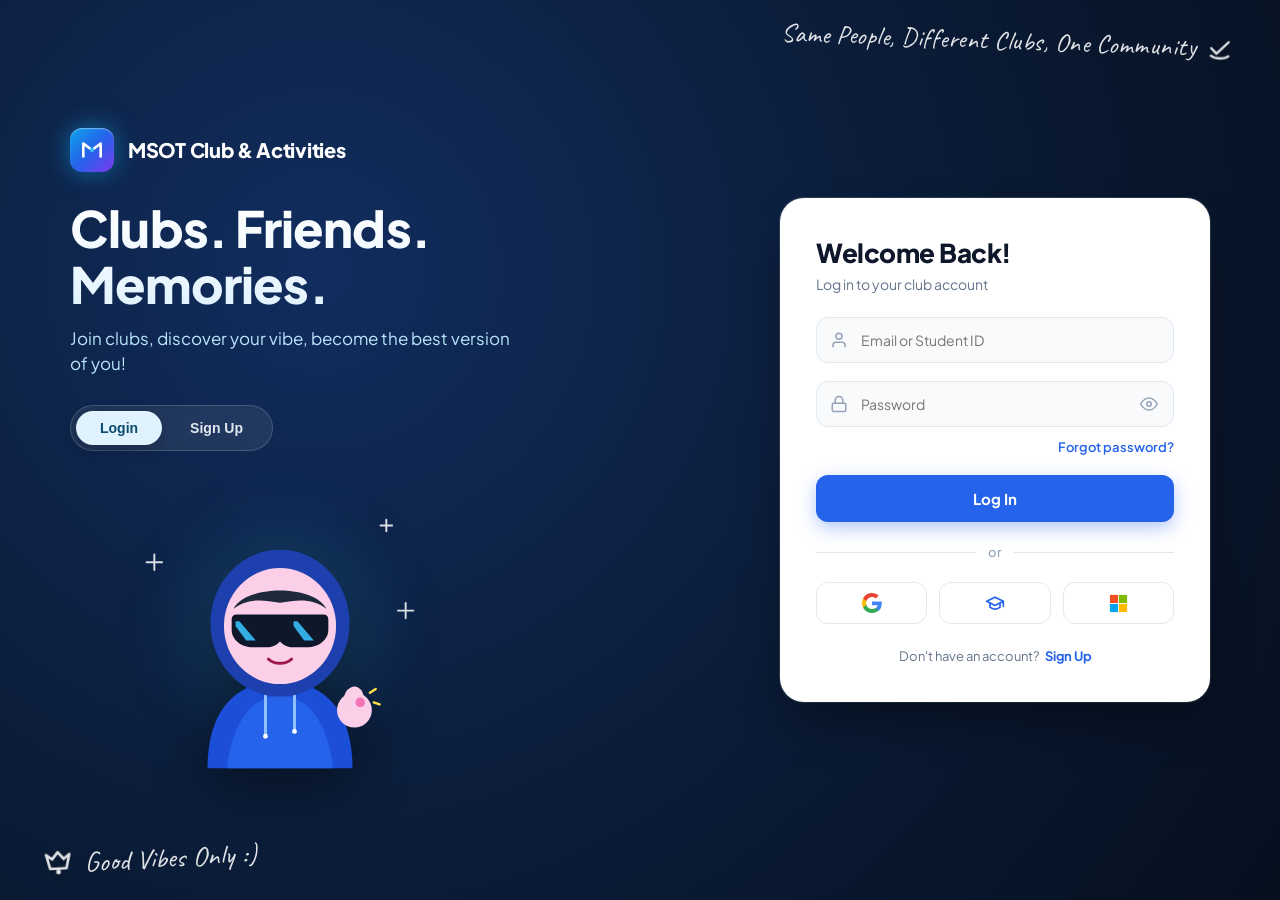
==== frontend/dashboard.html @ 49da8acc "Initial commit: MSOT portal backend and student dashboard" ====
<!DOCTYPE html>
<html lang="en">
<head>
  <meta charset="UTF-8" />
  <meta name="viewport" content="width=device-width, initial-scale=1.0" />
  <title>MSOT Club Activities — Student Dashboard</title>
  <!-- Google Fonts: Plus Jakarta Sans & Caveat for hand-drawn accents -->
  <link rel="preconnect" href="https://fonts.googleapis.com">
  <link rel="preconnect" href="https://fonts.gstatic.com" crossorigin>
  <link href="https://fonts.googleapis.com/css2?family=Caveat:wght@600;700&family=Plus+Jakarta+Sans:wght@400;500;600;700;800&display=swap" rel="stylesheet">

  <style>
    /* =========================================================
       CSS VARIABLES & GLOBAL RESET
       ========================================================= */
    :root {
      --primary-blue: #0054c8;
      --primary-blue-dark: #0041a8;
      --primary-blue-light: #ebf3ff;
      --primary-gradient: linear-gradient(135deg, #094cb5 0%, #0d62d9 55%, #1976d2 100%);
      --bg-canvas: #edf3fa;
      --bg-white: #ffffff;
      --text-main: #172b4d;
      --text-muted: #626f86;
      --text-light: #8993a4;
      --border-soft: #e2e8f0;
      --border-card: #e5eaf2;

      /* Tag Accents */
      --tag-coding: #6366f1;
      --tag-arts: #ec4899;
      --tag-sports: #10b981;
      --tag-green: #14b8a6;
    }

    * {
      box-sizing: border-box;
      margin: 0;
      padding: 0;
    }

    body {
      font-family: 'Plus Jakarta Sans', -apple-system, BlinkMacSystemFont, sans-serif;
      background-color: var(--bg-canvas);
      color: var(--text-main);
      min-height: 100vh;
      display: flex;
      flex-direction: column;
    }

    /* =========================================================
       1. TOP NAVBAR
       ========================================================= */
    .top-navbar {
      background: var(--primary-blue);
      color: #ffffff;
      height: 64px;
      padding: 0 28px;
      display: flex;
      align-items: center;
      justify-content: space-between;
      box-shadow: 0 2px 10px rgba(0, 40, 120, 0.15);
      position: sticky;
      top: 0;
      z-index: 100;
    }

    .brand-container {
      display: flex;
      align-items: center;
      gap: 12px;
      text-decoration: none;
      color: #ffffff;
    }

    .brand-flower-icon {
      width: 32px;
      height: 32px;
      flex-shrink: 0;
    }

    .brand-text-block {
      display: flex;
      flex-direction: column;
    }

    .brand-title {
      font-size: 19px;
      font-weight: 800;
      letter-spacing: -0.2px;
      line-height: 1.1;
    }

    .brand-subtitle {
      font-size: 11px;
      color: #bfdbfe;
      font-weight: 500;
      letter-spacing: 0.2px;
    }

    .nav-menu-list {
      display: flex;
      align-items: center;
      gap: 6px;
      list-style: none;
    }

    .nav-menu-item {
      display: inline-block;
    }

    .nav-link {
      display: flex;
      align-items: center;
      gap: 7px;
      padding: 8px 16px;
      border-radius: 8px;
      color: #ffffff;
      text-decoration: none;
      font-size: 13.5px;
      font-weight: 600;
      transition: background 0.18s ease;
    }

    .nav-link:hover {
      background: rgba(255, 255, 255, 0.16);
    }

    .nav-link.active-nav-link {
      background: rgba(255, 255, 255, 0.22);
      box-shadow: inset 0 -2px 0 #ffffff;
    }

    .nav-badge-pill {
      background: #ef4444;
      color: white;
      font-size: 10px;
      font-weight: 800;
      border-radius: 999px;
      padding: 1px 6px;
      margin-left: 2px;
    }

    .user-profile-widget {
      display: flex;
      align-items: center;
      gap: 10px;
      cursor: pointer;
      padding: 5px 10px;
      border-radius: 10px;
      transition: background 0.18s ease;
    }

    .user-profile-widget:hover {
      background: rgba(255, 255, 255, 0.16);
    }

    .user-avatar-image {
      width: 38px;
      height: 38px;
      border-radius: 50%;
      border: 2px solid #ffffff;
      object-fit: cover;
    }

    .user-credentials-block {
      text-align: left;
    }

    .user-full-name {
      font-size: 13px;
      font-weight: 700;
      color: #ffffff;
      line-height: 1.2;
    }

    .user-role-text {
      font-size: 11px;
      color: #bfdbfe;
      font-weight: 500;
    }

    .chevron-down-icon {
      color: #ffffff;
      opacity: 0.85;
    }

    /* =========================================================
       2. DASHBOARD BODY LAYOUT
       ========================================================= */
    .dashboard-layout-container {
      display: flex;
      flex: 1;
      max-width: 1480px;
      width: 100%;
      margin: 0 auto;
      padding: 20px 24px 32px;
      gap: 22px;
    }

    /* =========================================================
       3. LEFT SIDEBAR
       ========================================================= */
    .sidebar-wrapper {
      width: 215px;
      flex-shrink: 0;
      display: flex;
      flex-direction: column;
      gap: 16px;
    }

    .sidebar-navigation-card {
      background: var(--bg-white);
      border-radius: 16px;
      padding: 12px 8px;
      box-shadow: 0 1px 4px rgba(0, 0, 0, 0.04);
      border: 1px solid var(--border-card);
      display: flex;
      flex-direction: column;
      gap: 3px;
    }

    .sidebar-nav-item {
      display: flex;
      align-items: center;
      justify-content: space-between;
      padding: 9px 14px;
      border-radius: 10px;
      color: var(--text-muted);
      text-decoration: none;
      font-size: 13.5px;
      font-weight: 600;
      transition: all 0.15s ease;
    }

    .sidebar-nav-item-left {
      display: flex;
      align-items: center;
      gap: 12px;
    }

    .sidebar-nav-item:hover {
      color: var(--primary-blue);
      background: #f1f5f9;
    }

    .sidebar-nav-item.active-sidebar-item {
      background: #e8f0fe;
      color: var(--primary-blue);
      font-weight: 700;
    }

    .sidebar-badge {
      background: #ef4444;
      color: white;
      font-size: 10px;
      font-weight: 800;
      border-radius: 999px;
      padding: 1px 6px;
    }

    .sidebar-arrow-chevron {
      color: #94a3b8;
      font-size: 12px;
    }

    /* Campus Selector Widget */
    .campus-selector-box {
      background: var(--bg-white);
      border-radius: 14px;
      padding: 12px 14px;
      border: 1px solid var(--border-card);
    }

    .campus-label {
      display: flex;
      align-items: center;
      gap: 6px;
      font-size: 11.5px;
      font-weight: 700;
      color: var(--text-main);
      margin-bottom: 6px;
    }

    .campus-dropdown {
      width: 100%;
      padding: 7px 10px;
      border-radius: 8px;
      border: 1px solid var(--border-soft);
      font-size: 12.5px;
      font-family: inherit;
      color: var(--text-main);
      outline: none;
      background: #f8fafc;
      font-weight: 600;
      cursor: pointer;
    }

    /* Small Steps Motivation Banner */
    .motivation-card-widget {
      background: linear-gradient(180deg, #dbeafe 0%, #bfdbfe 100%);
      border-radius: 16px;
      padding: 18px 14px 14px;
      display: flex;
      flex-direction: column;
      align-items: center;
      text-align: center;
      border: 1px solid #bfdbfe;
    }

    .motivation-quote-title {
      font-size: 13.5px;
      font-weight: 700;
      color: #1e3a8a;
      line-height: 1.35;
      margin-bottom: 12px;
    }

    .motivation-illustration-svg {
      width: 100%;
      height: 96px;
    }

    /* Desktop Version Pill Bottom Left */
    .desktop-version-pill {
      display: inline-flex;
      align-items: center;
      gap: 8px;
      background: #e2e8f0;
      padding: 6px 14px;
      border-radius: 999px;
      font-size: 11.5px;
      font-weight: 700;
      color: #334155;
      width: fit-content;
      margin-top: auto;
    }

    /* =========================================================
       4. MAIN DASHBOARD CONTENT AREA
       ========================================================= */
    .dashboard-main-content {
      flex: 1;
      display: flex;
      flex-direction: column;
      gap: 22px;
      min-width: 0;
    }

    /* Hero Banner */
    .welcome-hero-banner {
      background: var(--primary-gradient);
      border-radius: 20px;
      color: #ffffff;
      padding: 28px 36px;
      position: relative;
      overflow: hidden;
      display: flex;
      flex-direction: column;
      gap: 18px;
      box-shadow: 0 8px 24px rgba(9, 76, 181, 0.2);
    }

    .hero-campus-photo-backdrop {
      position: absolute;
      right: 0;
      top: 0;
      height: 100%;
      width: 52%;
      background-image: url('https://images.unsplash.com/photo-1541339907198-e08756dedf3f?w=900&auto=format&fit=crop&q=80');
      background-size: cover;
      background-position: center;
      opacity: 0.9;
      mask-image: linear-gradient(to right, transparent 0%, black 45%);
      -webkit-mask-image: linear-gradient(to right, transparent 0%, black 45%);
      pointer-events: none;
    }

    .hero-text-content {
      position: relative;
      z-index: 2;
      max-width: 540px;
    }

    .hero-welcome-badge {
      font-size: 13.5px;
      color: #bae6fd;
      font-weight: 600;
    }

    .hero-main-title {
      font-size: 34px;
      font-weight: 800;
      letter-spacing: -0.6px;
      line-height: 1.15;
      margin: 4px 0 8px;
    }

    .hero-bullet-points {
      font-size: 13px;
      color: #dbeafe;
      font-weight: 500;
      display: flex;
      gap: 12px;
    }

    .hero-handwritten-doodle {
      position: absolute;
      right: 47%;
      top: 24px;
      font-family: 'Caveat', cursive;
      font-size: 17px;
      color: #ffffff;
      text-align: right;
      line-height: 1.25;
      transform: rotate(-3deg);
      pointer-events: none;
      z-index: 2;
    }

    .hero-search-container {
      position: relative;
      max-width: 440px;
      z-index: 2;
      margin-top: 2px;
    }

    .hero-search-input {
      width: 100%;
      padding: 12px 44px 12px 18px;
      border-radius: 999px;
      border: none;
      font-size: 13px;
      font-family: inherit;
      outline: none;
      box-shadow: 0 4px 14px rgba(0, 0, 0, 0.16);
      color: #0f172a;
    }

    .hero-search-icon-btn {
      position: absolute;
      right: 14px;
      top: 50%;
      transform: translateY(-50%);
      background: none;
      border: none;
      color: #0f172a;
      cursor: pointer;
      display: flex;
      align-items: center;
    }

    /* Section Headers */
    .section-header-row {
      display: flex;
      justify-content: space-between;
      align-items: center;
      margin-bottom: 12px;
    }

    .section-headline {
      font-size: 17.5px;
      font-weight: 800;
      color: var(--text-main);
      letter-spacing: -0.3px;
    }

    .section-action-link {
      font-size: 13px;
      font-weight: 700;
      color: var(--primary-blue);
      text-decoration: none;
      display: flex;
      align-items: center;
      gap: 4px;
      transition: color 0.15s;
    }

    .section-action-link:hover {
      color: var(--primary-blue-dark);
      text-decoration: underline;
    }

    /* =========================================================
       5. FEATURED CLUBS (4 CARDS)
       ========================================================= */
    .featured-clubs-grid {
      display: grid;
      grid-template-columns: repeat(4, 1fr);
      gap: 14px;
    }

    .club-card {
      background: var(--bg-white);
      border-radius: 14px;
      border: 1px solid var(--border-card);
      overflow: hidden;
      display: flex;
      flex-direction: column;
      box-shadow: 0 1px 4px rgba(0, 0, 0, 0.04);
      cursor: pointer;
      transition: transform 0.2s ease, box-shadow 0.2s ease, border-color 0.2s ease;
    }

    .club-card:hover {
      transform: translateY(-3px);
      box-shadow: 0 8px 18px rgba(0, 0, 0, 0.08);
      border-color: #cbd5e1;
    }

    .club-image-box {
      height: 115px;
      position: relative;
      overflow: hidden;
      background: #0f172a;
    }

    .club-banner-image {
      width: 100%;
      height: 100%;
      object-fit: cover;
      transition: transform 0.3s ease;
    }

    .club-card:hover .club-banner-image {
      transform: scale(1.05);
    }

    .club-category-pill {
      position: absolute;
      bottom: 8px;
      left: 8px;
      font-size: 10.5px;
      font-weight: 700;
      padding: 3px 8px;
      border-radius: 6px;
      color: #ffffff;
      box-shadow: 0 2px 6px rgba(0,0,0,0.25);
    }

    .category-coding { background: var(--tag-coding); }
    .category-arts { background: var(--tag-arts); }
    .category-sports { background: var(--tag-sports); }
    .category-green { background: var(--tag-green); }

    .club-info-body {
      padding: 12px;
      display: flex;
      flex-direction: column;
      flex: 1;
    }

    .club-title {
      font-size: 14px;
      font-weight: 800;
      color: var(--text-main);
      margin-bottom: 2px;
    }

    .club-tagline {
      font-size: 11.5px;
      color: var(--text-muted);
      margin-bottom: 12px;
    }

    .club-footer-row {
      margin-top: auto;
      display: flex;
      align-items: center;
      justify-content: space-between;
      padding-top: 8px;
      border-top: 1px solid #f1f5f9;
    }

    .club-members-count {
      font-size: 11px;
      color: var(--text-muted);
      display: flex;
      align-items: center;
      gap: 5px;
      font-weight: 600;
    }

    .join-club-button {
      background: var(--primary-blue);
      color: #ffffff;
      border: none;
      border-radius: 8px;
      padding: 5px 11px;
      font-size: 11.5px;
      font-weight: 700;
      font-family: inherit;
      cursor: pointer;
      display: flex;
      align-items: center;
      gap: 4px;
      transition: background 0.15s ease;
    }

    .join-club-button:hover {
      background: var(--primary-blue-dark);
    }

    /* =========================================================
       6. QUICK ACTION ROW (4 CARDS MATCHING SCREENSHOT)
       ========================================================= */
    .quick-actions-grid {
      display: grid;
      grid-template-columns: repeat(4, 1fr);
      gap: 14px;
    }

    .action-card {
      border-radius: 14px;
      padding: 14px 16px;
      display: flex;
      align-items: center;
      justify-content: space-between;
      text-decoration: none;
      color: inherit;
      transition: transform 0.18s ease, box-shadow 0.18s ease;
    }

    .action-card:hover {
      transform: translateY(-2px);
      box-shadow: 0 4px 12px rgba(0, 0, 0, 0.05);
    }

    .action-card-left {
      display: flex;
      align-items: center;
      gap: 12px;
    }

    .action-icon-circle {
      width: 40px;
      height: 40px;
      border-radius: 12px;
      display: flex;
      align-items: center;
      justify-content: center;
      flex-shrink: 0;
    }

    .action-text-wrap h4 {
      font-size: 13.5px;
      font-weight: 800;
      color: var(--text-main);
      margin-bottom: 2px;
    }

    .action-text-wrap p {
      font-size: 11px;
      color: var(--text-muted);
      line-height: 1.3;
    }

    .action-arrow-indicator {
      font-size: 16px;
      font-weight: 700;
    }

    /* Colors for each action card */
    .action-create-club { background: #f0f4ff; border: 1px solid #dbeafe; }
    .action-create-club .action-icon-circle { background: #6366f1; color: white; }
    .action-create-club .action-arrow-indicator { color: #6366f1; }

    .action-apply-club { background: #e6f9f0; border: 1px solid #bbf2d7; }
    .action-apply-club .action-icon-circle { background: #10b981; color: white; }
    .action-apply-club .action-arrow-indicator { color: #10b981; }

    .action-club-events { background: #fef7e6; border: 1px solid #fde68a; }
    .action-club-events .action-icon-circle { background: #f59e0b; color: white; }
    .action-club-events .action-arrow-indicator { color: #f59e0b; }

    .action-club-registry { background: #fdf2f2; border: 1px solid #fecaca; }
    .action-club-registry .action-icon-circle { background: #ef4444; color: white; }
    .action-club-registry .action-arrow-indicator { color: #ef4444; }

    /* =========================================================
       7. UPCOMING EVENTS (4 CARDS)
       ========================================================= */
    .upcoming-events-grid {
      display: grid;
      grid-template-columns: repeat(4, 1fr);
      gap: 14px;
    }

    .event-card {
      background: var(--bg-white);
      border-radius: 14px;
      border: 1px solid var(--border-card);
      overflow: hidden;
      display: flex;
      flex-direction: column;
      box-shadow: 0 1px 4px rgba(0, 0, 0, 0.04);
      cursor: pointer;
      transition: transform 0.2s, box-shadow 0.2s;
    }

    .event-card:hover {
      transform: translateY(-2px);
      box-shadow: 0 6px 14px rgba(0, 0, 0, 0.06);
    }

    .event-media-container {
      height: 105px;
      position: relative;
    }

    .event-thumbnail-img {
      width: 100%;
      height: 100%;
      object-fit: cover;
    }

    .event-calendar-badge {
      position: absolute;
      top: 8px;
      left: 8px;
      background: rgba(15, 23, 42, 0.92);
      color: #ffffff;
      padding: 4px 8px;
      border-radius: 6px;
      text-align: center;
      line-height: 1.1;
      box-shadow: 0 2px 6px rgba(0, 0, 0, 0.3);
    }

    .event-date-day {
      font-size: 14px;
      font-weight: 800;
    }

    .event-date-month {
      font-size: 9px;
      font-weight: 700;
      text-transform: uppercase;
      color: #93c5fd;
    }

    .event-details-content {
      padding: 12px;
      display: flex;
      flex-direction: column;
      gap: 3px;
    }

    .event-headline-title {
      font-size: 13px;
      font-weight: 800;
      color: var(--text-main);
    }

    .event-organizer-tag {
      font-size: 11px;
      color: var(--primary-blue);
      font-weight: 600;
      margin-bottom: 3px;
    }

    .event-meta-row {
      display: flex;
      align-items: center;
      gap: 6px;
      font-size: 10.5px;
      color: var(--text-muted);
    }

    /* =========================================================
       8. BOTTOM QUOTE FOOTER
       ========================================================= */
    .community-quote-footer {
      background: linear-gradient(90deg, #dbeafe 0%, #e0f2fe 100%);
      border-radius: 14px;
      padding: 14px 28px;
      display: flex;
      align-items: center;
      justify-content: space-between;
      border: 1px solid #bfdbfe;
    }

    .quote-text-quote {
      font-size: 13.5px;
      font-style: italic;
      color: #1e3a8a;
      font-weight: 600;
    }

    .quote-community-icon {
      width: 48px;
      height: 28px;
      fill: #2563eb;
    }

    /* =========================================================
       9. POPUP MODAL (SHOWS WHEN A CLUB IS CLICKED)
       ========================================================= */
    .club-modal-overlay {
      position: fixed;
      top: 0;
      left: 0;
      right: 0;
      bottom: 0;
      background: rgba(15, 23, 42, 0.65);
      backdrop-filter: blur(4px);
      display: flex;
      align-items: center;
      justify-content: center;
      z-index: 200;
      opacity: 0;
      visibility: hidden;
      transition: opacity 0.2s ease, visibility 0.2s ease;
      padding: 16px;
    }

    .club-modal-overlay.modal-active {
      opacity: 1;
      visibility: visible;
    }

    .club-modal-card {
      background: #ffffff;
      border-radius: 20px;
      max-width: 540px;
      width: 100%;
      overflow: hidden;
      box-shadow: 0 20px 40px rgba(0, 0, 0, 0.25);
      transform: translateY(20px);
      transition: transform 0.25s ease;
      display: flex;
      flex-direction: column;
    }

    .club-modal-overlay.modal-active .club-modal-card {
      transform: translateY(0);
    }

    .modal-banner-image-wrap {
      height: 160px;
      position: relative;
    }

    .modal-banner-image {
      width: 100%;
      height: 100%;
      object-fit: cover;
    }

    .modal-close-icon-btn {
      position: absolute;
      top: 12px;
      right: 12px;
      background: rgba(0, 0, 0, 0.5);
      color: white;
      border: none;
      width: 32px;
      height: 32px;
      border-radius: 50%;
      cursor: pointer;
      display: flex;
      align-items: center;
      justify-content: center;
      font-size: 16px;
      transition: background 0.2s;
    }

    .modal-close-icon-btn:hover {
      background: rgba(0, 0, 0, 0.8);
    }

    .modal-body-content {
      padding: 24px;
      display: flex;
      flex-direction: column;
      gap: 14px;
    }

    .modal-club-title {
      font-size: 22px;
      font-weight: 800;
      color: var(--text-main);
    }

    .modal-club-badge {
      display: inline-block;
      font-size: 11px;
      font-weight: 700;
      padding: 3px 10px;
      border-radius: 999px;
      color: white;
      width: fit-content;
    }

    .modal-club-description {
      font-size: 13.5px;
      color: #475569;
      line-height: 1.6;
    }

    .modal-details-grid {
      display: grid;
      grid-template-columns: 1fr 1fr;
      gap: 12px;
      background: #f8fafc;
      padding: 14px;
      border-radius: 12px;
      border: 1px solid var(--border-soft);
    }

    .modal-detail-item-title {
      font-size: 11px;
      font-weight: 700;
      color: var(--text-muted);
      text-transform: uppercase;
    }

    .modal-detail-item-value {
      font-size: 13px;
      font-weight: 700;
      color: var(--text-main);
      margin-top: 2px;
    }

    .modal-actions-footer {
      display: flex;
      gap: 12px;
      margin-top: 6px;
    }

    .modal-confirm-join-btn {
      flex: 1;
      background: var(--primary-blue);
      color: white;
      border: none;
      padding: 12px;
      border-radius: 10px;
      font-size: 13.5px;
      font-weight: 700;
      cursor: pointer;
      transition: background 0.15s;
    }

    .modal-confirm-join-btn:hover {
      background: var(--primary-blue-dark);
    }

    .modal-cancel-btn {
      background: #e2e8f0;
      color: #334155;
      border: none;
      padding: 12px 18px;
      border-radius: 10px;
      font-size: 13.5px;
      font-weight: 700;
      cursor: pointer;
    }

    /* Floating AI Club Tutor Button */
    .floating-ai-tutor-btn {
      position: fixed;
      bottom: 24px;
      right: 24px;
      background: var(--primary-blue);
      color: white;
      border: none;
      border-radius: 999px;
      padding: 12px 20px;
      font-size: 13.5px;
      font-weight: 700;
      box-shadow: 0 6px 18px rgba(0, 84, 200, 0.4);
      display: flex;
      align-items: center;
      gap: 8px;
      cursor: pointer;
      z-index: 99;
      transition: transform 0.2s;
    }

    .floating-ai-tutor-btn:hover {
      transform: scale(1.05);
    }

    /* =========================================================
       10. RESPONSIVE BREAKPOINTS
       ========================================================= */
    @media (max-width: 1200px) {
      .featured-clubs-grid, .upcoming-events-grid { grid-template-columns: repeat(2, 1fr); }
      .quick-actions-grid { grid-template-columns: repeat(2, 1fr); }
    }

    @media (max-width: 860px) {
      .sidebar-wrapper { display: none; }
      .dashboard-layout-container { padding: 14px; }
      .featured-clubs-grid, .upcoming-events-grid, .quick-actions-grid { grid-template-columns: 1fr; }
      .hero-campus-photo-backdrop { display: none; }
      .hero-handwritten-doodle { display: none; }
    }
  </style>
</head>
<body>

  <!-- =======================================================
       TOP NAVBAR
       ======================================================= -->
  <header class="top-navbar">
    <a href="#" class="brand-container">
      <svg class="brand-flower-icon" viewBox="0 0 24 24">
        <path d="M12 2C12 2 7 7 7 13C7 16.87 10.13 20 14 20C17.87 20 21 16.87 21 13C21 7 12 2 12 2Z" fill="#bae6fd" opacity="0.6"/>
        <path d="M12 2C12 2 17 7 17 13C17 16.87 13.87 20 10 20C6.13 20 3 16.87 3 13C3 7 12 2 12 2Z" fill="#38bdf8"/>
        <path d="M12 5C12 5 9 9 9 14C9 17.31 10.69 20 12 22C13.31 20 15 17.31 15 14C15 9 12 5 12 5Z" fill="#ffffff"/>
      </svg>
      <div class="brand-text-block">
        <h1 class="brand-title">MSOT</h1>
        <span class="brand-subtitle">Club Activities</span>
      </div>
    </a>

    <nav class="nav-menu-bar">
      <ul class="nav-menu-list">
        <li class="nav-menu-item">
          <a href="#" class="nav-link active-nav-link">
            <svg width="16" height="16" viewBox="0 0 24 24" fill="none" stroke="currentColor" stroke-width="2.5"><path d="M3 9l9-7 9 7v11a2 2 0 0 1-2 2H5a2 2 0 0 1-2-2z"/></svg>
            Home
          </a>
        </li>
        <li class="nav-menu-item">
          <a href="#" class="nav-link">
            <svg width="16" height="16" viewBox="0 0 24 24" fill="none" stroke="currentColor" stroke-width="2.5"><path d="M17 21v-2a4 4 0 0 0-4-4H5a4 4 0 0 0-4 4v2"/><circle cx="9" cy="7" r="4"/><path d="M23 21v-2a4 4 0 0 0-3-3.87"/><path d="M16 3.13a4 4 0 0 1 0 7.75"/></svg>
            Clubs
          </a>
        </li>
        <li class="nav-menu-item">
          <a href="#" class="nav-link">
            <svg width="16" height="16" viewBox="0 0 24 24" fill="none" stroke="currentColor" stroke-width="2.5"><rect x="3" y="11" width="18" height="11" rx="2" ry="2"/><path d="M7 11V7a5 5 0 0 1 10 0v4"/></svg>
            Club Registry
          </a>
        </li>
        <li class="nav-menu-item">
          <a href="#" class="nav-link">
            <svg width="16" height="16" viewBox="0 0 24 24" fill="none" stroke="currentColor" stroke-width="2.5"><path d="M8 2v4M16 2v4M3 10h18M5 4h14a2 2 0 0 1 2 2v14a2 2 0 0 1-2 2H5a2 2 0 0 1-2-2V6a2 2 0 0 1 2-2z"/></svg>
            Events
          </a>
        </li>
        <li class="nav-menu-item">
          <a href="#" class="nav-link">
            <svg width="16" height="16" viewBox="0 0 24 24" fill="none" stroke="currentColor" stroke-width="2.5"><path d="M18 8A6 6 0 0 0 6 8c0 7-3 9-3 9h18s-3-2-3-9"/><path d="M13.73 21a2 2 0 0 1-3.46 0"/></svg>
            Notifications
            <span class="nav-badge-pill">3</span>
          </a>
        </li>
      </ul>
    </nav>

    <!-- User Profile Dropdown -->
    <div class="user-profile-widget" onclick="handleUserLogout()" title="Click to Sign Out">
      <img src="https://images.unsplash.com/photo-1535713875002-d1d0cf377fde?w=100&auto=format&fit=crop&q=80" alt="Avatar" class="user-avatar-image" />
      <div class="user-credentials-block">
        <div class="user-full-name" id="userNameLabel">Aarav Sharma</div>
        <div class="user-role-text" id="userRoleLabel">Student</div>
      </div>
      <svg class="chevron-down-icon" width="14" height="14" viewBox="0 0 24 24" fill="none" stroke="currentColor" stroke-width="2.5"><polyline points="6 9 12 15 18 9"/></svg>
    </div>
  </header>

  <!-- =======================================================
       MAIN CONTAINER
       ======================================================= -->
  <div class="dashboard-layout-container">

    <!-- LEFT SIDEBAR -->
    <aside class="sidebar-wrapper">
      <div class="sidebar-navigation-card">
        <a href="#" class="sidebar-nav-item active-sidebar-item">
          <div class="sidebar-nav-item-left">
            <svg width="18" height="18" viewBox="0 0 24 24" fill="none" stroke="currentColor" stroke-width="2.2"><path d="M3 9l9-7 9 7v11a2 2 0 0 1-2 2H5a2 2 0 0 1-2-2z"/></svg>
            Home
          </div>
        </a>
        <a href="#" class="sidebar-nav-item">
          <div class="sidebar-nav-item-left">
            <svg width="18" height="18" viewBox="0 0 24 24" fill="none" stroke="currentColor" stroke-width="2.2"><path d="M20 21v-2a4 4 0 0 0-4-4H8a4 4 0 0 0-4 4v2"/><circle cx="12" cy="7" r="4"/></svg>
            My Profile
          </div>
        </a>
        <a href="#" class="sidebar-nav-item">
          <div class="sidebar-nav-item-left">
            <svg width="18" height="18" viewBox="0 0 24 24" fill="none" stroke="currentColor" stroke-width="2.2"><circle cx="12" cy="8" r="7"/><polyline points="8.21 13.89 7 23 12 20 17 23 15.79 13.88"/></svg>
            Participation
          </div>
        </a>
        <a href="#" class="sidebar-nav-item">
          <div class="sidebar-nav-item-left">
            <svg width="18" height="18" viewBox="0 0 24 24" fill="none" stroke="currentColor" stroke-width="2.2"><path d="M17 21v-2a4 4 0 0 0-4-4H5a4 4 0 0 0-4 4v2"/><circle cx="9" cy="7" r="4"/></svg>
            My Clubs
          </div>
        </a>
        <a href="#" class="sidebar-nav-item">
          <div class="sidebar-nav-item-left">
            <svg width="18" height="18" viewBox="0 0 24 24" fill="none" stroke="currentColor" stroke-width="2.2"><rect x="3" y="3" width="7" height="7"/><rect x="14" y="3" width="7" height="7"/><rect x="14" y="14" width="7" height="7"/><rect x="3" y="14" width="7" height="7"/></svg>
            Clubs
          </div>
          <span class="sidebar-arrow-chevron">&rsaquo;</span>
        </a>
        <a href="#" class="sidebar-nav-item">
          <div class="sidebar-nav-item-left">
            <svg width="18" height="18" viewBox="0 0 24 24" fill="none" stroke="currentColor" stroke-width="2.2"><rect x="3" y="4" width="18" height="18" rx="2" ry="2"/><line x1="16" y1="2" x2="16" y2="6"/><line x1="8" y1="2" x2="8" y2="6"/><line x1="3" y1="10" x2="21" y2="10"/></svg>
            Events
          </div>
        </a>
        <a href="#" class="sidebar-nav-item">
          <div class="sidebar-nav-item-left">
            <svg width="18" height="18" viewBox="0 0 24 24" fill="none" stroke="currentColor" stroke-width="2.2"><circle cx="12" cy="12" r="10"/><polyline points="12 6 12 12 16 14"/></svg>
            Calendar
          </div>
        </a>
        <a href="#" class="sidebar-nav-item">
          <div class="sidebar-nav-item-left">
            <svg width="18" height="18" viewBox="0 0 24 24" fill="none" stroke="currentColor" stroke-width="2.2"><path d="M14 2H6a2 2 0 0 0-2 2v16a2 2 0 0 0 2 2h12a2 2 0 0 0 2-2V8z"/><polyline points="14 2 14 8 20 8"/></svg>
            Submissions
          </div>
        </a>
        <a href="#" class="sidebar-nav-item">
          <div class="sidebar-nav-item-left">
            <svg width="18" height="18" viewBox="0 0 24 24" fill="none" stroke="currentColor" stroke-width="2.2"><path d="M18 8A6 6 0 0 0 6 8c0 7-3 9-3 9h18s-3-2-3-9"/></svg>
            Notifications
          </div>
          <span class="sidebar-badge">3</span>
        </a>
        <a href="#" class="sidebar-nav-item">
          <div class="sidebar-nav-item-left">
            <svg width="18" height="18" viewBox="0 0 24 24" fill="none" stroke="currentColor" stroke-width="2.2"><path d="M9 11l3 3L22 4"/><path d="M21 12v7a2 2 0 0 1-2 2H5a2 2 0 0 1-2-2V5a2 2 0 0 1 2-2h11"/></svg>
            Leave Request
          </div>
        </a>
        <a href="#" class="sidebar-nav-item">
          <div class="sidebar-nav-item-left">
            <svg width="18" height="18" viewBox="0 0 24 24" fill="none" stroke="currentColor" stroke-width="2.2"><circle cx="12" cy="12" r="3"/><path d="M19.4 15a1.65 1.65 0 0 0 .33 1.82l.06.06a2 2 0 0 1 0 2.83 2 2 0 0 1-2.83 0l-.06-.06a1.65 1.65 0 0 0-1.82-.33 1.65 1.65 0 0 0-1 1.51V21a2 2 0 0 1-2 2 2 2 0 0 1-2-2v-.09A1.65 1.65 0 0 0 9 19.4a1.65 1.65 0 0 0-1.82.33l-.06.06a2 2 0 0 1-2.83 0 2 2 0 0 1 0-2.83l.06-.06a1.65 1.65 0 0 0 .33-1.82 1.65 1.65 0 0 0-1.51-1H3a2 2 0 0 1-2-2 2 2 0 0 1 2-2h.09A1.65 1.65 0 0 0 4.6 9a1.65 1.65 0 0 0-.33-1.82l-.06-.06a2 2 0 0 1 0-2.83 2 2 0 0 1 2.83 0l.06.06a1.65 1.65 0 0 0 1.82.33H9a1.65 1.65 0 0 0 1-1.51V3a2 2 0 0 1 2-2 2 2 0 0 1 2 2v.09a1.65 1.65 0 0 0 1 1.51 1.65 1.65 0 0 0 1.82-.33l.06-.06a2 2 0 0 1 2.83 0 2 2 0 0 1 0 2.83l-.06.06a1.65 1.65 0 0 0-.33 1.82V9a1.65 1.65 0 0 0 1.51 1H21a2 2 0 0 1 2 2 2 2 0 0 1-2 2h-.09a1.65 1.65 0 0 0-1.51 1z"/></svg>
            Settings
          </div>
        </a>
      </div>

      <!-- Campus Select -->
      <div class="campus-selector-box">
        <label class="campus-label">
          <svg width="14" height="14" viewBox="0 0 24 24" fill="none" stroke="#2563eb" stroke-width="2.5"><path d="M21 10c0 7-9 13-9 13s-9-6-9-13a9 9 0 0 1 18 0z"/><circle cx="12" cy="10" r="3"/></svg>
          My Campus
        </label>
        <select class="campus-dropdown">
          <option selected>Rathinam Campus</option>
          <option>Main Campus</option>
        </select>
      </div>

      <!-- Motivation Widget -->
      <div class="motivation-card-widget">
        <p class="motivation-quote-title">Small steps lead to great achievements!</p>
        <svg class="motivation-illustration-svg" viewBox="0 0 200 120" fill="none">
          <path d="M10 110 L55 92 L100 70 L145 48 L180 26" stroke="#3b82f6" stroke-width="4" stroke-linecap="round"/>
          <circle cx="100" cy="55" r="8" fill="#1d4ed8"/>
          <path d="M100 63 V85 M100 70 L90 80 M100 70 L110 80" stroke="#1d4ed8" stroke-width="3" stroke-linecap="round"/>
          <circle cx="180" cy="16" r="8" fill="#2563eb"/>
          <path d="M180 24 V46 M180 30 L170 40 M180 30 L190 40" stroke="#2563eb" stroke-width="3" stroke-linecap="round"/>
        </svg>
      </div>

      <!-- Desktop Version Pill -->
      <div class="desktop-version-pill">
        <svg width="15" height="15" viewBox="0 0 24 24" fill="none" stroke="currentColor" stroke-width="2.5"><rect x="2" y="3" width="20" height="14" rx="2" ry="2"/><line x1="8" y1="21" x2="16" y2="21"/><line x1="12" y1="17" x2="12" y2="21"/></svg>
        Desktop Version
      </div>
    </aside>

    <!-- RIGHT MAIN CONTENT -->
    <main class="dashboard-main-content">

      <!-- HERO BANNER -->
      <section class="welcome-hero-banner">
        <div class="hero-campus-photo-backdrop"></div>
        <div class="hero-text-content">
          <div class="hero-welcome-badge">Welcome to</div>
          <h2 class="hero-main-title">MSOT Club Activities</h2>
          <div class="hero-bullet-points">
            <span>Join clubs</span> • <span>Build skills</span> • <span>Create memories</span>
          </div>

          <div class="hero-search-container">
            <input type="text" class="hero-search-input" placeholder="Search for clubs, events, or activities..." />
            <button class="hero-search-icon-btn" title="Search">
              <svg width="16" height="16" viewBox="0 0 24 24" fill="none" stroke="currentColor" stroke-width="2.5"><circle cx="11" cy="11" r="8"/><line x1="21" y1="21" x2="16.65" y2="16.65"/></svg>
            </button>
          </div>
        </div>

        <div class="hero-handwritten-doodle">
          More Clubs<br>More Opportunities<br>A Better You &#9992;
        </div>
      </section>

      <!-- FEATURED CLUBS (4 CARDS) -->
      <section class="featured-clubs-section">
        <div class="section-header-row">
          <h3 class="section-headline">Featured Clubs</h3>
          <a href="#" class="section-action-link">View All &rarr;</a>
        </div>

        <div class="featured-clubs-grid">
          <!-- Club 1: Coding -->
          <div class="club-card" data-club-id="coding" onclick="openClubModal('coding')">
            <div class="club-image-box">
              <img src="https://images.unsplash.com/photo-1515879218367-8466d910aaa4?w=500&auto=format&fit=crop&q=80" alt="Coding Club" class="club-banner-image" />
              <span class="club-category-pill category-coding">Tech & Coding</span>
            </div>
            <div class="club-info-body">
              <h4 class="club-title">Coding Club</h4>
              <p class="club-tagline">Explore, Build, Innovate</p>
              <div class="club-footer-row">
                <span class="club-members-count">&#128101; 120 Members</span>
                <button class="join-club-button" onclick="event.stopPropagation(); openClubModal('coding')">Join Club &rarr;</button>
              </div>
            </div>
          </div>

          <!-- Club 2: Arts -->
          <div class="club-card" data-club-id="arts" onclick="openClubModal('arts')">
            <div class="club-image-box">
              <img src="https://images.unsplash.com/photo-1513364776144-60967b0f800f?w=500&auto=format&fit=crop&q=80" alt="Creative Arts" class="club-banner-image" />
              <span class="club-category-pill category-arts">Art & Culture</span>
            </div>
            <div class="club-info-body">
              <h4 class="club-title">Creative Arts Club</h4>
              <p class="club-tagline">Express Your Creativity</p>
              <div class="club-footer-row">
                <span class="club-members-count">&#128101; 95 Members</span>
                <button class="join-club-button" onclick="event.stopPropagation(); openClubModal('arts')">Join Club &rarr;</button>
              </div>
            </div>
          </div>

          <!-- Club 3: Sports -->
          <div class="club-card" data-club-id="sports" onclick="openClubModal('sports')">
            <div class="club-image-box">
              <img src="https://images.unsplash.com/photo-1574629810360-7efbbe195018?w=500&auto=format&fit=crop&q=80" alt="Sports Club" class="club-banner-image" />
              <span class="club-category-pill category-sports">Sports</span>
            </div>
            <div class="club-info-body">
              <h4 class="club-title">Sports Club</h4>
              <p class="club-tagline">Play • Compete • Grow</p>
              <div class="club-footer-row">
                <span class="club-members-count">&#128101; 150 Members</span>
                <button class="join-club-button" onclick="event.stopPropagation(); openClubModal('sports')">Join Club &rarr;</button>
              </div>
            </div>
          </div>

          <!-- Club 4: Green Earth -->
          <div class="club-card" data-club-id="green" onclick="openClubModal('green')">
            <div class="club-image-box">
              <img src="https://images.unsplash.com/photo-1542601906990-b4d3fb778b09?w=500&auto=format&fit=crop&q=80" alt="Green Earth" class="club-banner-image" />
              <span class="club-category-pill category-green">Environment</span>
            </div>
            <div class="club-info-body">
              <h4 class="club-title">Green Earth Club</h4>
              <p class="club-tagline">Save Nature • Save Future</p>
              <div class="club-footer-row">
                <span class="club-members-count">&#128101; 80 Members</span>
                <button class="join-club-button" onclick="event.stopPropagation(); openClubModal('green')">Join Club &rarr;</button>
              </div>
            </div>
          </div>
        </div>
      </section>

      <!-- 4 QUICK ACTION TILES (MATCHING SCREENSHOT) -->
      <section class="quick-actions-section">
        <div class="quick-actions-grid">
          <!-- 1: Create a New Club -->
          <a href="javascript:void(0)" class="action-card action-create-club" onclick="alert('Club creation request submitted to Faculty Mentor!')">
            <div class="action-card-left">
              <div class="action-icon-circle">
                <svg width="20" height="20" viewBox="0 0 24 24" fill="none" stroke="currentColor" stroke-width="2.5"><polygon points="13 2 3 14 12 14 11 22 21 10 12 10 13 2"/></svg>
              </div>
              <div class="action-text-wrap">
                <h4>Create a New Club</h4>
                <p>Start your own club and bring your ideas to life.</p>
              </div>
            </div>
            <span class="action-arrow-indicator">&rarr;</span>
          </a>

          <!-- 2: Apply to a Club -->
          <a href="javascript:void(0)" class="action-card action-apply-club" onclick="openClubModal('coding')">
            <div class="action-card-left">
              <div class="action-icon-circle">
                <svg width="20" height="20" viewBox="0 0 24 24" fill="none" stroke="currentColor" stroke-width="2.5"><path d="M16 21v-2a4 4 0 0 0-4-4H5a4 4 0 0 0-4 4v2"/><circle cx="8.5" cy="7" r="4"/><line x1="20" y1="8" x2="20" y2="14"/><line x1="23" y1="11" x2="17" y2="11"/></svg>
              </div>
              <div class="action-text-wrap">
                <h4>Apply to a Club</h4>
                <p>Be a part of something great!</p>
              </div>
            </div>
            <span class="action-arrow-indicator">&rarr;</span>
          </a>

          <!-- 3: Club Events -->
          <a href="javascript:void(0)" class="action-card action-club-events" onclick="alert('Viewing Upcoming Club Events Schedule.')">
            <div class="action-card-left">
              <div class="action-icon-circle">
                <svg width="20" height="20" viewBox="0 0 24 24" fill="none" stroke="currentColor" stroke-width="2.5"><rect x="3" y="4" width="18" height="18" rx="2" ry="2"/><line x1="16" y1="2" x2="16" y2="6"/><line x1="8" y1="2" x2="8" y2="6"/><line x1="3" y1="10" x2="21" y2="10"/></svg>
              </div>
              <div class="action-text-wrap">
                <h4>Club Events</h4>
                <p>Explore upcoming events & activities.</p>
              </div>
            </div>
            <span class="action-arrow-indicator">&rarr;</span>
          </a>

          <!-- 4: Club Registry -->
          <a href="javascript:void(0)" class="action-card action-club-registry" onclick="alert('Access Restricted: Club Registry is available for Campus Managers & Faculty only.')">
            <div class="action-card-left">
              <div class="action-icon-circle">
                <svg width="20" height="20" viewBox="0 0 24 24" fill="none" stroke="currentColor" stroke-width="2.5"><rect x="3" y="11" width="18" height="11" rx="2" ry="2"/><path d="M7 11V7a5 5 0 0 1 10 0v4"/></svg>
              </div>
              <div class="action-text-wrap">
                <h4>Club Registry</h4>
                <p>For Campus Managers Only</p>
              </div>
            </div>
            <span class="action-arrow-indicator">&rarr;</span>
          </a>
        </div>
      </section>

      <!-- UPCOMING EVENTS (4 CARDS) -->
      <section class="upcoming-events-section">
        <div class="section-header-row">
          <h3 class="section-headline">Upcoming Events</h3>
          <a href="#" class="section-action-link">View Calendar &rarr;</a>
        </div>

        <div class="upcoming-events-grid">
          <!-- Event 1 -->
          <div class="event-card">
            <div class="event-media-container">
              <img src="https://images.unsplash.com/photo-1531482615713-2afd69097998?w=500&auto=format&fit=crop&q=80" alt="Hackathon" class="event-thumbnail-img" />
              <div class="event-calendar-badge">
                <div class="event-date-day">12</div>
                <div class="event-date-month">Apr</div>
              </div>
            </div>
            <div class="event-details-content">
              <h4 class="event-headline-title">Hackathon 2026</h4>
              <div class="event-organizer-tag">Coding Club</div>
              <div class="event-meta-row">&#128337; 10:00 AM - 04:00 PM</div>
              <div class="event-meta-row">&#128205; Main Block Auditorium</div>
            </div>
          </div>

          <!-- Event 2 -->
          <div class="event-card">
            <div class="event-media-container">
              <img src="https://images.unsplash.com/photo-1460661419201-fd4cecdf8a8b?w=500&auto=format&fit=crop&q=80" alt="Art Exhibition" class="event-thumbnail-img" />
              <div class="event-calendar-badge">
                <div class="event-date-day">15</div>
                <div class="event-date-month">Apr</div>
              </div>
            </div>
            <div class="event-details-content">
              <h4 class="event-headline-title">Art Exhibition</h4>
              <div class="event-organizer-tag">Creative Arts Club</div>
              <div class="event-meta-row">&#128337; 09:00 AM - 05:00 PM</div>
              <div class="event-meta-row">&#128205; Cultural Center</div>
            </div>
          </div>

          <!-- Event 3 -->
          <div class="event-card">
            <div class="event-media-container">
              <img src="https://images.unsplash.com/photo-1526676037777-05a232554f77?w=500&auto=format&fit=crop&q=80" alt="Sports Meet" class="event-thumbnail-img" />
              <div class="event-calendar-badge">
                <div class="event-date-day">18</div>
                <div class="event-date-month">Apr</div>
              </div>
            </div>
            <div class="event-details-content">
              <h4 class="event-headline-title">Sports Meet</h4>
              <div class="event-organizer-tag">Sports Club</div>
              <div class="event-meta-row">&#128337; 08:00 AM - 05:00 PM</div>
              <div class="event-meta-row">&#128205; Sports Ground</div>
            </div>
          </div>

          <!-- Event 4 -->
          <div class="event-card">
            <div class="event-media-container">
              <img src="https://images.unsplash.com/photo-1542601906990-b4d3fb778b09?w=500&auto=format&fit=crop&q=80" alt="Green Drive" class="event-thumbnail-img" />
              <div class="event-calendar-badge">
                <div class="event-date-day">22</div>
                <div class="event-date-month">Apr</div>
              </div>
            </div>
            <div class="event-details-content">
              <h4 class="event-headline-title">Green Drive</h4>
              <div class="event-organizer-tag">Green Earth Club</div>
              <div class="event-meta-row">&#128337; 10:00 AM - 02:00 PM</div>
              <div class="event-meta-row">&#128205; Campus Garden</div>
            </div>
          </div>
        </div>
      </section>

      <!-- BOTTOM QUOTE FOOTER -->
      <footer class="community-quote-footer">
        <blockquote class="quote-text-quote">
          &ldquo;Clubs are not just about activities, they are about people, passion and purpose.&rdquo;
        </blockquote>
        <svg class="quote-community-icon" viewBox="0 0 24 24">
          <path d="M17 21v-2a4 4 0 0 0-4-4H5a4 4 0 0 0-4 4v2"/><circle cx="9" cy="7" r="4"/><path d="M23 21v-2a4 4 0 0 0-3-3.87"/><path d="M16 3.13a4 4 0 0 1 0 7.75"/>
        </svg>
      </footer>
    </main>
  </div>

  <!-- =======================================================
       CLUB DETAILS POPUP MODAL (SHOWS ON CARD CLICK)
       ======================================================= -->
  <div class="club-modal-overlay" id="clubModalOverlay" onclick="closeClubModal(event)">
    <div class="club-modal-card" onclick="event.stopPropagation()">
      <div class="modal-banner-image-wrap">
        <img id="modalClubImg" src="" alt="Club Banner" class="modal-banner-image" />
        <button class="modal-close-icon-btn" onclick="closeClubModal()">&times;</button>
      </div>
      <div class="modal-body-content">
        <span id="modalClubBadge" class="modal-club-badge">Tech</span>
        <h3 id="modalClubTitle" class="modal-club-title">Coding Club</h3>
        <p id="modalClubDesc" class="modal-club-description"></p>

        <div class="modal-details-grid">
          <div>
            <div class="modal-detail-item-title">Club Leads</div>
            <div id="modalClubLeads" class="modal-detail-item-value">Priyanshu & Team</div>
          </div>
          <div>
            <div class="modal-detail-item-title">Total Members</div>
            <div id="modalClubMembers" class="modal-detail-item-value">120 Students</div>
          </div>
          <div>
            <div class="modal-detail-item-title">Weekly Meetup</div>
            <div id="modalClubSchedule" class="modal-detail-item-value">Fridays 4:00 PM</div>
          </div>
          <div>
            <div class="modal-detail-item-title">Room / Lab</div>
            <div id="modalClubVenue" class="modal-detail-item-value">Tech Lab 3B</div>
          </div>
        </div>

        <div class="modal-actions-footer">
          <button class="modal-confirm-join-btn" onclick="confirmClubJoin()">Join This Club</button>
          <button class="modal-cancel-btn" onclick="closeClubModal()">Close</button>
        </div>
      </div>
    </div>
  </div>

  <!-- Floating Ask Club AI Button (Connected to Gemini Backend) -->
  <button class="floating-ai-tutor-btn" onclick="askClubAITutor()">
    <span>&#10024;</span> Ask Club AI
  </button>

  <!-- =======================================================
       JAVASCRIPT LOGIC
       ======================================================= -->
  <script>
    // 1. Session verification & auto-population from SQLite database
    const sessionRaw = localStorage.getItem('user_session');
    if (!sessionRaw) {
      window.location.href = 'index.html';
    } else {
      const user = JSON.parse(sessionRaw);
      document.getElementById('userNameLabel').textContent = user.name || 'Aarav Sharma';
      document.getElementById('userRoleLabel').textContent = user.role ? user.role.toUpperCase() : 'STUDENT';
    }

    function handleUserLogout() {
      if (confirm('Do you want to log out of your club portal?')) {
        localStorage.removeItem('user_session');
        window.location.href = 'index.html';
      }
    }

    // 2. Comprehensive Club Database for the Interactive Modal
    const clubDatabase = {
      coding: {
        title: "Coding Club",
        category: "Tech & Coding",
        badgeClass: "category-coding",
        img: "https://images.unsplash.com/photo-1515879218367-8466d910aaa4?w=800&auto=format&fit=crop&q=80",
        description: "Explore cutting-edge software development, AI, hackathons, and web architectures. We hold weekly live coding sessions, algorithmic challenges, and collaborate on real open-source club projects.",
        leads: "Priyanshu (Lead) & Core Team",
        members: "120 Active Members",
        schedule: "Every Friday • 4:00 PM",
        venue: "Computer Lab 3B, Main Block"
      },
      arts: {
        title: "Creative Arts Club",
        category: "Art & Culture",
        badgeClass: "category-arts",
        img: "https://images.unsplash.com/photo-1513364776144-60967b0f800f?w=800&auto=format&fit=crop&q=80",
        description: "Express your creativity across sketching, digital art, photography, canvas painting, and exhibition design. Join us to design club festival posters, stage themes, and gallery installations.",
        leads: "Sneha & Priti",
        members: "95 Active Members",
        schedule: "Every Wednesday • 3:30 PM",
        venue: "Cultural Center Studio"
      },
      sports: {
        title: "Sports Club",
        category: "Sports",
        badgeClass: "category-sports",
        img: "https://images.unsplash.com/photo-1574629810360-7efbbe195018?w=800&auto=format&fit=crop&q=80",
        description: "Promoting physical fitness, team discipline, and competitive spirit. We organize intra-college football, cricket, basketball, and badminton tournaments throughout the semester.",
        leads: "Kundan & Navya",
        members: "150 Active Members",
        schedule: "Tue & Thu • 5:00 PM",
        venue: "University Sports Ground"
      },
      green: {
        title: "Green Earth Club",
        category: "Environment",
        badgeClass: "category-green",
        img: "https://images.unsplash.com/photo-1542601906990-b4d3fb778b09?w=800&auto=format&fit=crop&q=80",
        description: "Committed to sustainability, campus plantation drives, recycling initiatives, and clean energy awareness. Make a direct tangible difference in our college environment.",
        leads: "Eco Advisory Council",
        members: "80 Active Members",
        schedule: "Every Saturday • 9:00 AM",
        venue: "Botanical Campus Garden"
      }
    };

    let activeSelectedClub = null;

    // 3. Open Modal Function
    function openClubModal(clubId) {
      const club = clubDatabase[clubId];
      if (!club) return;

      activeSelectedClub = club;
      document.getElementById('modalClubTitle').textContent = club.title;
      document.getElementById('modalClubImg').src = club.img;
      document.getElementById('modalClubDesc').textContent = club.description;
      document.getElementById('modalClubLeads').textContent = club.leads;
      document.getElementById('modalClubMembers').textContent = club.members;
      document.getElementById('modalClubSchedule').textContent = club.schedule;
      document.getElementById('modalClubVenue').textContent = club.venue;

      const badge = document.getElementById('modalClubBadge');
      badge.textContent = club.category;
      badge.className = `modal-club-badge ${club.badgeClass}`;

      document.getElementById('clubModalOverlay').classList.add('modal-active');
    }

    // 4. Close Modal Function
    function closeClubModal(e) {
      if (!e || e.target.id === 'clubModalOverlay' || e.target.classList.contains('modal-close-icon-btn') || e.target.classList.contains('modal-cancel-btn')) {
        document.getElementById('clubModalOverlay').classList.remove('modal-active');
      }
    }

    // 5. Join Club Handler
    function confirmClubJoin() {
      if (activeSelectedClub) {
        alert(`Application Submitted! Welcome to ${activeSelectedClub.title}.\nThe club leads will contact you for orientation.`);
        closeClubModal();
      }
    }

    // 6. Gemini AI Assistant integration
    function askClubAITutor() {
      const promptText = prompt('Ask the MSOT Club AI Assistant a question:');
      if (!promptText) return;

      const user = JSON.parse(localStorage.getItem('user_session') || '{}');

      fetch('http://127.0.0.1:8000/api/chat', {
        method: 'POST',
        headers: { 'Content-Type': 'application/json' },
        body: JSON.stringify({ prompt: promptText, user_id: user.id || 1 })
      })
      .then(res => res.json())
      .then(data => alert(`MSOT AI Assistant:\n\n${data.reply}`))
      .catch(() => alert('Could not connect to FastAPI server on port 8000.'));
    }
  </script>
</body>
</html>
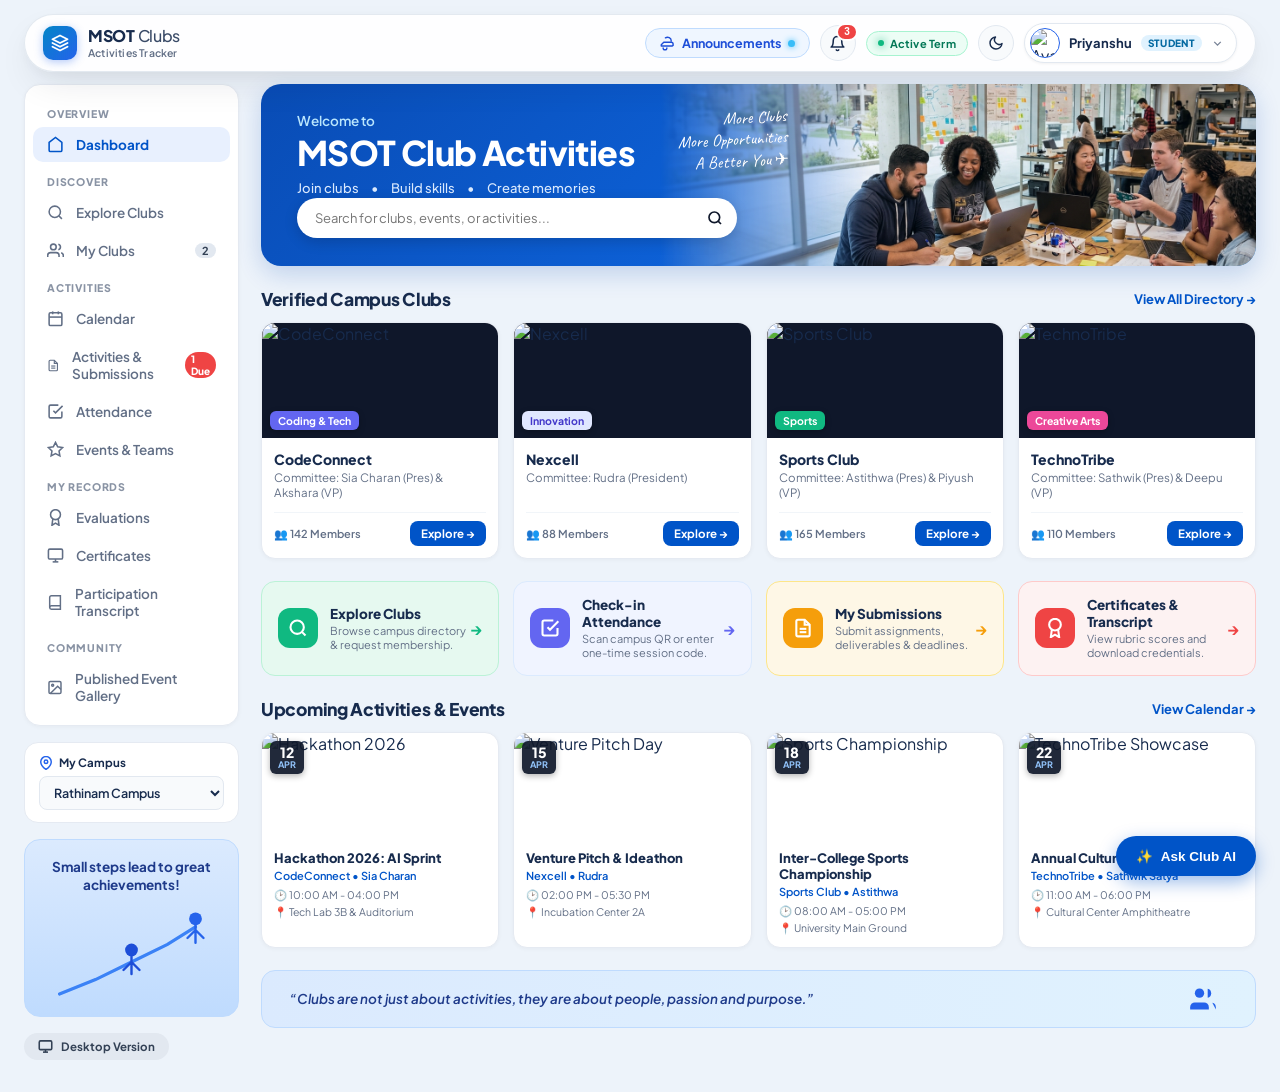
==== commit 833e573b: "feat: restore floating navbar, update hero banner with college club imagery, and merge president/vp " ====
--- a/frontend/dashboard.html
+++ b/frontend/dashboard.html
@@ -49,33 +49,71 @@
     }
 
     /* =========================================================
-       1. TOP NAVBAR
+       1. FLOATING PILL-SHAPED NAVBAR (ANIMATION DESIGN)
        ========================================================= */
-    .top-navbar {
-      background: var(--primary-blue);
+    .floating-nav-container {
+      position: sticky;
+      top: 14px;
+      left: 0;
+      width: 100%;
+      display: flex;
+      justify-content: center;
+      z-index: 100;
+      padding: 0 24px;
+      margin-bottom: 6px;
+      opacity: 0;
+      transform: translateY(-16px);
+      animation: navEntrance 700ms cubic-bezier(0.16, 1, 0.3, 1) forwards;
+      animation-delay: 80ms;
+    }
+
+    @keyframes navEntrance {
+      0% { opacity: 0; transform: translateY(-16px); }
+      100% { opacity: 1; transform: translateY(0); }
+    }
+
+    .pill-navbar {
+      background: rgba(255, 255, 255, 0.9);
+      backdrop-filter: blur(20px);
+      -webkit-backdrop-filter: blur(20px);
+      border: 1.5px solid rgba(226, 232, 240, 0.95);
+      border-radius: 9999px;
+      box-shadow: 0 16px 38px -10px rgba(15, 23, 42, 0.12), 0 4px 14px rgba(0, 0, 0, 0.04);
+      padding: 8px 18px;
+      display: flex;
+      align-items: center;
+      justify-content: space-between;
+      gap: 16px;
+      width: 100%;
+      max-width: 1480px;
+      transition: all 0.3s ease;
+      position: relative;
+    }
+
+    body.dark-theme .pill-navbar {
+      background: rgba(17, 24, 39, 0.9);
+      border-color: rgba(31, 41, 55, 0.95);
+      box-shadow: 0 16px 38px -10px rgba(0, 0, 0, 0.5), 0 4px 14px rgba(0, 0, 0, 0.3);
+    }
+
+    .brand-mark {
+      display: flex;
+      align-items: center;
+      gap: 11px;
+      text-decoration: none;
+      color: var(--text-main);
+    }
+
+    .brand-logo-icon {
+      width: 34px;
+      height: 34px;
+      border-radius: 10px;
+      background: linear-gradient(135deg, #0284c7 0%, #2563eb 100%);
+      display: flex;
+      align-items: center;
+      justify-content: center;
       color: #ffffff;
-      height: 64px;
-      padding: 0 28px;
-      display: flex;
-      align-items: center;
-      justify-content: space-between;
-      box-shadow: 0 2px 10px rgba(0, 40, 120, 0.15);
-      position: sticky;
-      top: 0;
-      z-index: 100;
-    }
-
-    .brand-container {
-      display: flex;
-      align-items: center;
-      gap: 12px;
-      text-decoration: none;
-      color: #ffffff;
-    }
-
-    .brand-flower-icon {
-      width: 32px;
-      height: 32px;
+      box-shadow: 0 2px 8px rgba(37, 99, 235, 0.35);
       flex-shrink: 0;
     }
 
@@ -84,105 +122,373 @@
       flex-direction: column;
     }
 
-    .brand-title {
-      font-size: 19px;
+    .brand-title-text {
       font-weight: 800;
-      letter-spacing: -0.2px;
-      line-height: 1.1;
-    }
-
-    .brand-subtitle {
-      font-size: 11px;
-      color: #bfdbfe;
-      font-weight: 500;
+      font-size: 16px;
+      color: var(--text-main);
+      letter-spacing: -0.3px;
+      line-height: 1.15;
+    }
+
+    .brand-subtitle-text {
+      font-size: 10.5px;
+      color: var(--text-muted);
+      font-weight: 600;
       letter-spacing: 0.2px;
     }
 
-    .nav-menu-list {
-      display: flex;
-      align-items: center;
-      gap: 6px;
-      list-style: none;
-    }
-
-    .nav-menu-item {
-      display: inline-block;
-    }
-
-    .nav-link {
-      display: flex;
+    .navbar-right-cluster {
+      display: flex;
+      align-items: center;
+      gap: 10px;
+      position: relative;
+    }
+
+    .pill-announcements-btn {
+      display: inline-flex;
       align-items: center;
       gap: 7px;
-      padding: 8px 16px;
-      border-radius: 8px;
-      color: #ffffff;
-      text-decoration: none;
-      font-size: 13.5px;
-      font-weight: 600;
-      transition: background 0.18s ease;
-    }
-
-    .nav-link:hover {
-      background: rgba(255, 255, 255, 0.16);
-    }
-
-    .nav-link.active-nav-link {
-      background: rgba(255, 255, 255, 0.22);
-      box-shadow: inset 0 -2px 0 #ffffff;
+      background: #eff6ff;
+      color: #1d4ed8;
+      border: 1px solid #bfdbfe;
+      padding: 6px 14px;
+      border-radius: 9999px;
+      font-size: 12.5px;
+      font-weight: 700;
+      font-family: inherit;
+      cursor: pointer;
+      transition: all 0.2s ease;
+      position: relative;
+    }
+    .pill-announcements-btn:hover, .pill-announcements-btn.active {
+      background: #dbeafe;
+      border-color: #93c5fd;
+      transform: translateY(-1px);
+    }
+    body.dark-theme .pill-announcements-btn {
+      background: rgba(30, 58, 138, 0.35);
+      border-color: rgba(96, 165, 250, 0.3);
+      color: #93c5fd;
+    }
+
+    .nav-badge-dot {
+      width: 7px;
+      height: 7px;
+      background: #38bdf8;
+      border-radius: 50%;
+      box-shadow: 0 0 6px #38bdf8;
+    }
+
+    .pill-notif-btn {
+      position: relative;
+      background: #f8fafc;
+      border: 1px solid #e2e8f0;
+      color: var(--text-main);
+      width: 36px;
+      height: 36px;
+      border-radius: 50%;
+      display: flex;
+      align-items: center;
+      justify-content: center;
+      cursor: pointer;
+      transition: all 0.2s ease;
+    }
+    .pill-notif-btn:hover, .pill-notif-btn.active {
+      background: #f1f5f9;
+      border-color: #cbd5e1;
+      transform: translateY(-1px);
+    }
+    body.dark-theme .pill-notif-btn {
+      background: #1e293b;
+      border-color: #334155;
+      color: #f8fafc;
+    }
+    body.dark-theme .pill-notif-btn:hover {
+      background: #334155;
     }
 
     .nav-badge-pill {
+      position: absolute;
+      top: -3px;
+      right: -3px;
       background: #ef4444;
       color: white;
       font-size: 10px;
       font-weight: 800;
       border-radius: 999px;
       padding: 1px 6px;
-      margin-left: 2px;
-    }
-
-    .user-profile-widget {
-      display: flex;
-      align-items: center;
-      gap: 10px;
+      line-height: 1.2;
+      border: 2px solid #ffffff;
+    }
+    body.dark-theme .nav-badge-pill {
+      border-color: #111827;
+    }
+
+    .status-pill-badge {
+      display: inline-flex;
+      align-items: center;
+      gap: 6px;
+      background: #ecfdf5;
+      border: 1px solid #a7f3d0;
+      color: #047857;
+      font-size: 11px;
+      font-weight: 700;
+      padding: 5px 11px;
+      border-radius: 9999px;
+      letter-spacing: 0.2px;
+    }
+    body.dark-theme .status-pill-badge {
+      background: rgba(6, 78, 59, 0.35);
+      border-color: rgba(52, 211, 153, 0.3);
+      color: #6ee7b7;
+    }
+    .status-pulse-dot {
+      width: 6px;
+      height: 6px;
+      border-radius: 50%;
+      background: #10b981;
+      box-shadow: 0 0 8px #10b981;
+      animation: pulseGreen 2s infinite ease-in-out;
+    }
+    @keyframes pulseGreen {
+      0%, 100% { transform: scale(1); opacity: 1; }
+      50% { transform: scale(1.35); opacity: 0.6; }
+    }
+
+    .dash-theme-toggle-btn {
+      background: #f8fafc;
+      border: 1px solid #e2e8f0;
+      color: var(--text-main);
+      width: 36px;
+      height: 36px;
+      border-radius: 50%;
+      display: flex;
+      align-items: center;
+      justify-content: center;
       cursor: pointer;
-      padding: 5px 10px;
-      border-radius: 10px;
-      transition: background 0.18s ease;
-    }
-
-    .user-profile-widget:hover {
-      background: rgba(255, 255, 255, 0.16);
-    }
-
-    .user-avatar-image {
-      width: 38px;
-      height: 38px;
+      transition: all 0.2s ease;
+    }
+    .dash-theme-toggle-btn:hover {
+      background: #f1f5f9;
+      transform: rotate(15deg);
+    }
+    body.dark-theme .dash-theme-toggle-btn {
+      background: #1e293b;
+      border-color: #334155;
+      color: #f8fafc;
+    }
+
+    .user-pill-widget {
+      display: flex;
+      align-items: center;
+      gap: 9px;
+      cursor: pointer;
+      padding: 4px 12px 4px 5px;
+      border-radius: 9999px;
+      border: 1px solid #e2e8f0;
+      background: #ffffff;
+      box-shadow: 0 1px 3px rgba(0, 0, 0, 0.05);
+      transition: all 0.2s ease;
+    }
+    .user-pill-widget:hover, .user-pill-widget.active {
+      background: #f8fafc;
+      border-color: #cbd5e1;
+      box-shadow: 0 4px 12px rgba(0, 0, 0, 0.08);
+      transform: translateY(-1px);
+    }
+    body.dark-theme .user-pill-widget {
+      background: #1e293b;
+      border-color: #334155;
+      box-shadow: none;
+    }
+    body.dark-theme .user-pill-widget:hover {
+      background: #334155;
+    }
+    .user-pill-avatar {
+      width: 30px;
+      height: 30px;
       border-radius: 50%;
-      border: 2px solid #ffffff;
       object-fit: cover;
-    }
-
-    .user-credentials-block {
-      text-align: left;
-    }
-
-    .user-full-name {
+      border: 1.5px solid #2563eb;
+    }
+    .user-pill-name {
       font-size: 13px;
       font-weight: 700;
-      color: #ffffff;
-      line-height: 1.2;
-    }
-
-    .user-role-text {
+      color: var(--text-main);
+    }
+    .user-pill-role {
+      font-size: 10px;
+      font-weight: 800;
+      text-transform: uppercase;
+      background: #e0f2fe;
+      color: #0369a1;
+      padding: 2px 7px;
+      border-radius: 999px;
+      letter-spacing: 0.3px;
+    }
+    body.dark-theme .user-pill-role {
+      background: rgba(56, 189, 248, 0.15);
+      color: #38bdf8;
+    }
+    .chevron-down-icon {
+      color: var(--text-muted);
+      opacity: 0.85;
+      transition: transform 0.2s ease;
+    }
+    .user-pill-widget.active .chevron-down-icon {
+      transform: rotate(180deg);
+    }
+
+    /* Flyout Dropdown Panels from Top Navbar */
+    .nav-dropdown-flyout {
+      position: absolute;
+      top: 50px;
+      background: var(--bg-white);
+      color: var(--text-main);
+      border-radius: 16px;
+      box-shadow: 0 16px 40px rgba(0, 0, 0, 0.2);
+      border: 1px solid var(--border-card);
+      z-index: 1000;
+      display: none;
+      flex-direction: column;
+      overflow: hidden;
+      animation: navFlyoutIn 0.2s cubic-bezier(0.16, 1, 0.3, 1);
+    }
+    #announcementsDropdown {
+      right: 130px;
+      width: 380px;
+      max-width: calc(100vw - 32px);
+    }
+    #notificationsDropdown {
+      right: 90px;
+      width: 360px;
+      max-width: calc(100vw - 32px);
+    }
+    #profileDropdown {
+      right: 0;
+      width: 280px;
+      max-width: calc(100vw - 32px);
+    }
+    @media (max-width: 680px) {
+      #announcementsDropdown,
+      #notificationsDropdown,
+      #profileDropdown {
+        right: 0;
+        left: auto;
+        width: 300px;
+      }
+    }
+    .nav-dropdown-flyout.show {
+      display: flex;
+    }
+    @keyframes navFlyoutIn {
+      from { opacity: 0; transform: translateY(-8px) scale(0.98); }
+      to { opacity: 1; transform: translateY(0) scale(1); }
+    }
+
+    .dropdown-header-bar {
+      display: flex;
+      align-items: center;
+      justify-content: space-between;
+      padding: 14px 18px;
+      border-bottom: 1px solid var(--border-soft);
+      background: #f8fafc;
+    }
+    body.dark-theme .dropdown-header-bar {
+      background: #1e293b;
+      border-color: #334155;
+    }
+
+    .dropdown-header-title {
+      font-size: 13.5px;
+      font-weight: 800;
+      color: var(--text-main);
+      display: flex;
+      align-items: center;
+      gap: 7px;
+    }
+
+    .dropdown-items-list {
+      display: flex;
+      flex-direction: column;
+      max-height: 340px;
+      overflow-y: auto;
+    }
+
+    .dropdown-list-item {
+      padding: 12px 18px;
+      border-bottom: 1px solid var(--border-card);
+      transition: background 0.15s ease;
+      cursor: pointer;
+      text-decoration: none;
+      color: inherit;
+    }
+    .dropdown-list-item:hover {
+      background: #f1f5f9;
+    }
+    body.dark-theme .dropdown-list-item:hover {
+      background: #1e293b;
+    }
+    .dropdown-list-item:last-child {
+      border-bottom: none;
+    }
+
+    .item-tag-pill {
+      display: inline-block;
+      font-size: 10px;
+      font-weight: 800;
+      padding: 2px 7px;
+      border-radius: 999px;
+      margin-bottom: 4px;
+      text-transform: uppercase;
+      letter-spacing: 0.3px;
+    }
+
+    .tag-announcement { background: #e0f2fe; color: #0369a1; }
+    .tag-notif-urgent { background: #fee2e2; color: #b91c1c; }
+    .tag-notif-success { background: #dcfce7; color: #15803d; }
+    .tag-notif-info { background: #e0e7ff; color: #4338ca; }
+
+    .dropdown-footer-link {
+      padding: 11px;
+      text-align: center;
+      font-size: 12.5px;
+      font-weight: 700;
+      color: var(--primary-blue);
+      text-decoration: none;
+      border-top: 1px solid var(--border-soft);
+      background: #f8fafc;
+      transition: background 0.15s;
+    }
+    .dropdown-footer-link:hover {
+      background: #e2e8f0;
+    }
+    body.dark-theme .dropdown-footer-link {
+      background: #1e293b;
+      border-color: #334155;
+      color: #60a5fa;
+    }
+
+    /* Sidebar Group Title */
+    .sidebar-group-title {
+      font-size: 10.5px;
+      font-weight: 800;
+      letter-spacing: 0.8px;
+      color: var(--text-light);
+      text-transform: uppercase;
+      padding: 10px 14px 4px;
+    }
+    .sidebar-badge-count {
+      background: #e2e8f0;
+      color: #334155;
       font-size: 11px;
-      color: #bfdbfe;
-      font-weight: 500;
-    }
-
-    .chevron-down-icon {
-      color: #ffffff;
-      opacity: 0.85;
+      font-weight: 700;
+      border-radius: 999px;
+      padding: 1px 7px;
+    }
+    body.dark-theme .sidebar-badge-count {
+      background: #334155;
+      color: #e2e8f0;
     }
 
     /* =========================================================
@@ -366,13 +672,13 @@
       right: 0;
       top: 0;
       height: 100%;
-      width: 52%;
-      background-image: url('https://images.unsplash.com/photo-1541339907198-e08756dedf3f?w=900&auto=format&fit=crop&q=80');
+      width: 60%;
+      background-image: url('assets/college-club-hero.jpg');
       background-size: cover;
-      background-position: center;
-      opacity: 0.9;
-      mask-image: linear-gradient(to right, transparent 0%, black 45%);
-      -webkit-mask-image: linear-gradient(to right, transparent 0%, black 45%);
+      background-position: right center;
+      opacity: 0.95;
+      mask-image: linear-gradient(to right, transparent 0%, black 35%);
+      -webkit-mask-image: linear-gradient(to right, transparent 0%, black 35%);
       pointer-events: none;
     }
 
@@ -996,72 +1302,457 @@
       .hero-campus-photo-backdrop { display: none; }
       .hero-handwritten-doodle { display: none; }
     }
+
+    /* =========================================================
+       DARK THEME OVERRIDES
+       ========================================================= */
+    body.dark-theme {
+      --bg-canvas: #090d16;
+      --bg-white: #111827;
+      --text-main: #f8fafc;
+      --text-muted: #94a3b8;
+      --text-light: #64748b;
+      --border-soft: #1e293b;
+      --border-card: #1f2937;
+    }
+    body.dark-theme .top-navbar {
+      background: #0f172a;
+      border-bottom: 1px solid #1e293b;
+    }
+    body.dark-theme .sidebar-navigation-card,
+    body.dark-theme .campus-selector-box,
+    body.dark-theme .motivation-card-widget,
+    body.dark-theme .club-card,
+    body.dark-theme .event-card,
+    body.dark-theme .club-modal-card {
+      background: #111827;
+      border-color: #1e293b;
+      color: #f8fafc;
+    }
+    body.dark-theme .sidebar-nav-item {
+      color: #94a3b8;
+    }
+    body.dark-theme .sidebar-nav-item:hover {
+      background: #1e293b;
+      color: #38bdf8;
+    }
+    body.dark-theme .sidebar-nav-item.active-sidebar-item {
+      background: rgba(37, 99, 235, 0.2);
+      color: #60a5fa;
+    }
+    body.dark-theme .club-title,
+    body.dark-theme .event-headline-title,
+    body.dark-theme .modal-club-title,
+    body.dark-theme .section-headline {
+      color: #f8fafc;
+    }
+    body.dark-theme .club-tagline,
+    body.dark-theme .action-text-wrap p {
+      color: #94a3b8;
+    }
+    body.dark-theme .action-card {
+      background: #1e293b;
+      border-color: #334155;
+    }
+    body.dark-theme .action-text-wrap h4 {
+      color: #f8fafc;
+    }
+    body.dark-theme .form-input,
+    body.dark-theme .hero-search-input {
+      background: #1e293b;
+      color: #ffffff;
+      border: 1px solid #334155;
+    }
+
+    /* Navbar Theme Button */
+    .nav-theme-btn {
+      background: rgba(255, 255, 255, 0.15);
+      border: none;
+      color: #ffffff;
+      width: 36px;
+      height: 36px;
+      border-radius: 50%;
+      display: flex;
+      align-items: center;
+      justify-content: center;
+      cursor: pointer;
+      transition: background 0.18s ease, transform 0.18s ease;
+    }
+    .nav-theme-btn:hover {
+      background: rgba(255, 255, 255, 0.25);
+      transform: scale(1.05);
+    }
+
+    /* Search Clear Button */
+    .hero-search-clear-btn {
+      position: absolute;
+      right: 40px;
+      top: 50%;
+      transform: translateY(-50%);
+      background: none;
+      border: none;
+      font-size: 19px;
+      color: #64748b;
+      cursor: pointer;
+      padding: 0 4px;
+      line-height: 1;
+    }
+    .hero-search-clear-btn:hover {
+      color: #0f172a;
+    }
+    body.dark-theme .hero-search-clear-btn:hover {
+      color: #ffffff;
+    }
+
+    /* Toast Notification System */
+    .toast-container {
+      position: fixed;
+      bottom: 24px;
+      right: 24px;
+      display: flex;
+      flex-direction: column;
+      gap: 10px;
+      z-index: 99999;
+      pointer-events: none;
+    }
+    .toast-item {
+      pointer-events: auto;
+      background: #0f172a;
+      color: #ffffff;
+      padding: 12px 18px;
+      border-radius: 12px;
+      box-shadow: 0 10px 25px rgba(0,0,0,0.25);
+      display: flex;
+      align-items: center;
+      gap: 10px;
+      font-size: 13.5px;
+      font-weight: 600;
+      animation: toastSlideIn 0.25s cubic-bezier(0.16, 1, 0.3, 1);
+      border: 1px solid rgba(255,255,255,0.1);
+      max-width: 380px;
+    }
+    @keyframes toastSlideIn {
+      from { opacity: 0; transform: translateY(12px) scale(0.96); }
+      to { opacity: 1; transform: translateY(0) scale(1); }
+    }
+    .toast-success { border-left: 4px solid #10b981; }
+    .toast-info { border-left: 4px solid #3b82f6; }
+    .toast-warning { border-left: 4px solid #f59e0b; }
+
+    /* Interactive AI Assistant Drawer */
+    .ai-chat-drawer {
+      position: fixed;
+      bottom: 84px;
+      right: 24px;
+      width: 370px;
+      height: 500px;
+      background: var(--bg-white);
+      border: 1px solid var(--border-card);
+      border-radius: 20px;
+      box-shadow: 0 20px 45px rgba(0, 0, 0, 0.18);
+      display: flex;
+      flex-direction: column;
+      z-index: 10000;
+      overflow: hidden;
+      animation: aiDrawerIn 0.24s cubic-bezier(0.16, 1, 0.3, 1);
+    }
+    @keyframes aiDrawerIn {
+      from { opacity: 0; transform: translateY(16px) scale(0.95); }
+      to { opacity: 1; transform: translateY(0) scale(1); }
+    }
+    .ai-chat-header {
+      background: var(--primary-gradient);
+      color: #ffffff;
+      padding: 14px 18px;
+      display: flex;
+      align-items: center;
+      justify-content: space-between;
+    }
+    .ai-chat-close-btn {
+      background: rgba(255, 255, 255, 0.2);
+      border: none;
+      color: #ffffff;
+      width: 26px;
+      height: 26px;
+      border-radius: 50%;
+      cursor: pointer;
+      display: flex;
+      align-items: center;
+      justify-content: center;
+      font-size: 16px;
+    }
+    .ai-chat-messages {
+      flex: 1;
+      padding: 14px;
+      overflow-y: auto;
+      display: flex;
+      flex-direction: column;
+      gap: 10px;
+      background: var(--bg-canvas);
+    }
+    .ai-msg {
+      max-width: 82%;
+      padding: 9px 13px;
+      border-radius: 14px;
+      font-size: 13px;
+      line-height: 1.4;
+      word-break: break-word;
+    }
+    .ai-msg-bot {
+      align-self: flex-start;
+      background: var(--bg-white);
+      color: var(--text-main);
+      border: 1px solid var(--border-soft);
+      border-bottom-left-radius: 4px;
+    }
+    .ai-msg-user {
+      align-self: flex-end;
+      background: var(--primary-blue);
+      color: #ffffff;
+      border-bottom-right-radius: 4px;
+    }
+    .ai-prompt-chips {
+      display: flex;
+      gap: 6px;
+      padding: 8px 12px;
+      overflow-x: auto;
+      background: var(--bg-white);
+      border-top: 1px solid var(--border-soft);
+      scrollbar-width: none;
+    }
+    .ai-prompt-chips::-webkit-scrollbar { display: none; }
+    .ai-chip {
+      white-space: nowrap;
+      background: var(--bg-canvas);
+      border: 1px solid var(--border-soft);
+      border-radius: 999px;
+      padding: 4px 10px;
+      font-size: 11px;
+      font-weight: 600;
+      color: var(--text-main);
+      cursor: pointer;
+      transition: background 0.15s;
+    }
+    .ai-chip:hover {
+      background: #e0f2fe;
+      border-color: #7dd3fc;
+      color: #0284c7;
+    }
+    .ai-chat-input-bar {
+      display: flex;
+      gap: 8px;
+      padding: 10px 12px;
+      background: var(--bg-white);
+      border-top: 1px solid var(--border-soft);
+    }
+    .ai-chat-input-bar input {
+      flex: 1;
+      border: 1.5px solid var(--border-soft);
+      border-radius: 999px;
+      padding: 8px 14px;
+      font-size: 12.5px;
+      font-family: inherit;
+      outline: none;
+      background: var(--bg-canvas);
+      color: var(--text-main);
+    }
+    .ai-chat-input-bar button {
+      background: var(--primary-blue);
+      color: white;
+      border: none;
+      border-radius: 999px;
+      padding: 0 16px;
+      font-size: 12px;
+      font-weight: 700;
+      cursor: pointer;
+      transition: background 0.15s;
+    }
+    .ai-chat-input-bar button:hover {
+      background: var(--primary-blue-dark);
+    }
   </style>
 </head>
 <body>
 
   <!-- =======================================================
-       TOP NAVBAR
+       1. FLOATING PILL-SHAPED NAVBAR (ANIMATION DESIGN)
        ======================================================= -->
-  <header class="top-navbar">
-    <a href="#" class="brand-container">
-      <svg class="brand-flower-icon" viewBox="0 0 24 24">
-        <path d="M12 2C12 2 7 7 7 13C7 16.87 10.13 20 14 20C17.87 20 21 16.87 21 13C21 7 12 2 12 2Z" fill="#bae6fd" opacity="0.6"/>
-        <path d="M12 2C12 2 17 7 17 13C17 16.87 13.87 20 10 20C6.13 20 3 16.87 3 13C3 7 12 2 12 2Z" fill="#38bdf8"/>
-        <path d="M12 5C12 5 9 9 9 14C9 17.31 10.69 20 12 22C13.31 20 15 17.31 15 14C15 9 12 5 12 5Z" fill="#ffffff"/>
-      </svg>
-      <div class="brand-text-block">
-        <h1 class="brand-title">MSOT</h1>
-        <span class="brand-subtitle">Club Activities</span>
+  <div class="floating-nav-container">
+    <nav class="pill-navbar" aria-label="Main Navigation">
+      <!-- Brand Mark -->
+      <a href="dashboard.html" class="brand-mark" title="MSOT Club Activities">
+        <div class="brand-logo-icon">
+          <svg width="18" height="18" viewBox="0 0 24 24" fill="none" stroke="currentColor" stroke-width="2.5" stroke-linecap="round" stroke-linejoin="round">
+            <path d="M12 2L2 7l10 5 10-5-10-5zM2 17l10 5 10-5M2 12l10 5 10-5"/>
+          </svg>
+        </div>
+        <div class="brand-text-block">
+          <span class="brand-title-text">MSOT <span style="font-weight: 500; opacity: 0.85;">Clubs</span></span>
+          <span class="brand-subtitle-text">Activities Tracker</span>
+        </div>
+      </a>
+
+      <!-- Minimal 3 Functional Elements (+ Status beacon + Theme Switcher) -->
+      <div class="navbar-right-cluster">
+        <!-- 1. Announcements -->
+        <button class="pill-announcements-btn" id="announcementsToggleBtn" onclick="toggleAnnouncementsPanel(event)" title="Official Campus & Club Announcements" aria-label="Announcements">
+          <svg width="15" height="15" viewBox="0 0 24 24" fill="none" stroke="currentColor" stroke-width="2.2" stroke-linecap="round" stroke-linejoin="round">
+            <path d="M18 8a6 6 0 0 0-9.33-5M21 15v-2a3 3 0 0 0-3-3H6l-4 4v2h16a3 3 0 0 0 3-3z"/>
+            <path d="M11 19a3 3 0 0 1-6 0"/>
+          </svg>
+          <span>Announcements</span>
+          <span class="nav-badge-dot"></span>
+        </button>
+
+        <!-- 2. Notifications Icon -->
+        <button class="pill-notif-btn" id="notificationsToggleBtn" onclick="toggleNotificationsPanel(event)" title="Notifications" aria-label="Notifications">
+          <svg width="17" height="17" viewBox="0 0 24 24" fill="none" stroke="currentColor" stroke-width="2.2" stroke-linecap="round" stroke-linejoin="round">
+            <path d="M18 8A6 6 0 0 0 6 8c0 7-3 9-3 9h18s-3-2-3-9"/>
+            <path d="M13.73 21a2 2 0 0 1-3.46 0"/>
+          </svg>
+          <span class="nav-badge-pill" id="notifBadge">3</span>
+        </button>
+
+        <!-- Active Term Status Beacon -->
+        <div class="status-pill-badge" title="Academic Term Status">
+          <span class="status-pulse-dot"></span>
+          <span>Active Term</span>
+        </div>
+
+        <!-- Theme Switcher -->
+        <button class="dash-theme-toggle-btn" id="themeToggleBtn" onclick="toggleTheme()" title="Toggle Dark/Light Theme" aria-label="Toggle Theme">
+          <svg id="themeIcon" width="16" height="16" viewBox="0 0 24 24" fill="none" stroke="currentColor" stroke-width="2.2" stroke-linecap="round" stroke-linejoin="round">
+            <path d="M21 12.79A9 9 0 1 1 11.21 3 7 7 0 0 0 21 12.79z"></path>
+          </svg>
+        </button>
+
+        <!-- 3. Profile Section with Dropdown Trigger -->
+        <div class="user-pill-widget" id="userProfileWidget" onclick="toggleProfileDropdown(event)" title="Student Profile & Settings" tabindex="0">
+          <img src="https://images.unsplash.com/photo-1535713875002-d1d0cf377fde?w=100&auto=format&fit=crop&q=80" alt="Avatar" class="user-pill-avatar" id="navUserAvatar" />
+          <span class="user-pill-name" id="userNameLabel">Priyanshu</span>
+          <span class="user-pill-role" id="userRoleLabel">Student</span>
+          <svg class="chevron-down-icon" width="13" height="13" viewBox="0 0 24 24" fill="none" stroke="currentColor" stroke-width="2.5"><polyline points="6 9 12 15 18 9"/></svg>
+        </div>
+
+        <!-- Announcements Flyout Dropdown -->
+        <div class="nav-dropdown-flyout" id="announcementsDropdown" onclick="event.stopPropagation()">
+          <div class="dropdown-header-bar">
+            <span class="dropdown-header-title">
+              <svg width="16" height="16" viewBox="0 0 24 24" fill="none" stroke="#2563eb" stroke-width="2.5"><path d="M18 8a6 6 0 0 0-9.33-5M21 15v-2a3 3 0 0 0-3-3H6l-4 4v2h16a3 3 0 0 0 3-3z"/><path d="M11 19a3 3 0 0 1-6 0"/></svg>
+              Campus Announcements
+            </span>
+            <span style="font-size: 11px; background: #e0f2fe; color: #0284c7; padding: 2px 8px; border-radius: 999px; font-weight: 700;">Official</span>
+          </div>
+          <div class="dropdown-items-list">
+            <div class="dropdown-list-item">
+              <span class="item-tag-pill tag-announcement">CodeConnect</span>
+              <div style="font-weight: 700; font-size: 13px; margin-bottom: 2px;">Cloud Architecture Workshop with Mentor Harsh Bhaiya</div>
+              <div style="font-size: 12px; color: var(--text-muted); line-height: 1.4;">Hands-on microservices session this Friday at 4:00 PM in Tech Lab 3B. RSVP open.</div>
+              <div style="font-size: 10.5px; color: var(--text-light); margin-top: 4px;">Yesterday • Club Leadership</div>
+            </div>
+            <div class="dropdown-list-item">
+              <span class="item-tag-pill tag-announcement">Nexcell</span>
+              <div style="font-weight: 700; font-size: 13px; margin-bottom: 2px;">Venture Ideathon: Student Pitch Deck Submission Open</div>
+              <div style="font-size: 12px; color: var(--text-muted); line-height: 1.4;">President Rudra announced seed grant funding for top 3 tech prototypes.</div>
+              <div style="font-size: 10.5px; color: var(--text-light); margin-top: 4px;">2 days ago • Entrepreneurship Cell</div>
+            </div>
+            <div class="dropdown-list-item">
+              <span class="item-tag-pill tag-announcement">Sports Club</span>
+              <div style="font-weight: 700; font-size: 13px; margin-bottom: 2px;">Inter-College Sports Tournament Trials</div>
+              <div style="font-size: 12px; color: var(--text-muted); line-height: 1.4;">President Astithwa & VP Piyush Tripathi will lead athlete selection at Main Field.</div>
+              <div style="font-size: 10.5px; color: var(--text-light); margin-top: 4px;">3 days ago • Sports Council</div>
+            </div>
+            <div class="dropdown-list-item">
+              <span class="item-tag-pill tag-announcement">TechnoTribe</span>
+              <div style="font-weight: 700; font-size: 13px; margin-bottom: 2px;">Annual Cultural Showcase Auditions</div>
+              <div style="font-size: 12px; color: var(--text-muted); line-height: 1.4;">Auditions for stage drama, acoustics, and dance curated by Sathwik Satya & Syed Sir.</div>
+              <div style="font-size: 10.5px; color: var(--text-light); margin-top: 4px;">4 days ago • Cultural Board</div>
+            </div>
+          </div>
+          <a href="javascript:void(0)" class="dropdown-footer-link" onclick="toggleAnnouncementsPanel(); showToast('Viewing all official campus circulars.', 'info');">View All Campus Notices &rarr;</a>
+        </div>
+
+        <!-- Notifications Flyout Dropdown -->
+        <div class="nav-dropdown-flyout" id="notificationsDropdown" onclick="event.stopPropagation()">
+          <div class="dropdown-header-bar">
+            <span class="dropdown-header-title">
+              <svg width="16" height="16" viewBox="0 0 24 24" fill="none" stroke="#2563eb" stroke-width="2.5"><path d="M18 8A6 6 0 0 0 6 8c0 7-3 9-3 9h18s-3-2-3-9"/><path d="M13.73 21a2 2 0 0 1-3.46 0"/></svg>
+              Notifications (<span id="notifCountText">3</span>)
+            </span>
+            <button style="background: none; border: none; color: var(--primary-blue); font-size: 11px; font-weight: 700; cursor: pointer;" onclick="clearAllNotifications()">Mark all read</button>
+          </div>
+          <div class="dropdown-items-list" id="notifItemsList">
+            <div class="dropdown-list-item">
+              <span class="item-tag-pill tag-notif-success">&#10003; Attendance Verified</span>
+              <div style="font-weight: 700; font-size: 13px; margin-bottom: 2px;">Attendance recorded for CodeConnect Workshop</div>
+              <div style="font-size: 12px; color: var(--text-muted);">Session token MSOT-4491 confirmed by Coordinator.</div>
+              <div style="font-size: 10.5px; color: var(--text-light); margin-top: 4px;">2 hours ago</div>
+            </div>
+            <div class="dropdown-list-item">
+              <span class="item-tag-pill tag-notif-urgent">&#9888; Task Deliverable</span>
+              <div style="font-weight: 700; font-size: 13px; margin-bottom: 2px;">TechnoTribe Stage Theme Proposal Due</div>
+              <div style="font-size: 12px; color: var(--text-muted);">Submission deadline: Tomorrow at 11:59 PM.</div>
+              <div style="font-size: 10.5px; color: var(--text-light); margin-top: 4px;">Yesterday</div>
+            </div>
+            <div class="dropdown-list-item">
+              <span class="item-tag-pill tag-notif-info">&#127942; Credential Issued</span>
+              <div style="font-weight: 700; font-size: 13px; margin-bottom: 2px;">Certificate of Participation Ready</div>
+              <div style="font-size: 12px; color: var(--text-muted);">Your verified credential for Spring Hackathon has been published.</div>
+              <div style="font-size: 10.5px; color: var(--text-light); margin-top: 4px;">3 days ago</div>
+            </div>
+          </div>
+          <a href="javascript:void(0)" class="dropdown-footer-link" onclick="openCertificatesModal()">View My Records & Credentials &rarr;</a>
+        </div>
+
+        <!-- Profile Flyout Dropdown -->
+        <div class="nav-dropdown-flyout" id="profileDropdown" onclick="event.stopPropagation()">
+          <div style="padding: 16px 18px; border-bottom: 1px solid var(--border-soft); display: flex; align-items: center; gap: 12px; background: #f8fafc;">
+            <img src="https://images.unsplash.com/photo-1535713875002-d1d0cf377fde?w=100&auto=format&fit=crop&q=80" alt="Avatar" style="width: 44px; height: 44px; border-radius: 50%; object-fit: cover; border: 2px solid var(--primary-blue);" />
+            <div>
+              <div style="font-weight: 800; font-size: 14px;" id="dropdownUserName">Priyanshu</div>
+              <div style="font-size: 12px; color: var(--text-muted);" id="dropdownUserEmail">student@msot.edu</div>
+              <span style="display: inline-block; margin-top: 3px; font-size: 10px; font-weight: 800; background: #e0f2fe; color: #0369a1; padding: 1px 7px; border-radius: 999px;" id="dropdownUserRole">🎓 STUDENT PORTAL</span>
+            </div>
+          </div>
+          <div style="display: flex; flex-direction: column; padding: 6px 0;">
+            <a href="javascript:void(0)" class="dropdown-list-item" onclick="toggleProfileDropdown(); openMyClubsModal();" style="display: flex; align-items: center; gap: 10px; font-size: 13px; font-weight: 600;">
+              <svg width="16" height="16" viewBox="0 0 24 24" fill="none" stroke="currentColor" stroke-width="2.2"><path d="M17 21v-2a4 4 0 0 0-4-4H5a4 4 0 0 0-4 4v2"/><circle cx="9" cy="7" r="4"/><path d="M23 21v-2a4 4 0 0 0-3-3.87"/><path d="M16 3.13a4 4 0 0 1 0 7.75"/></svg>
+              My Clubs
+            </a>
+            <a href="javascript:void(0)" class="dropdown-list-item" onclick="toggleProfileDropdown(); openSubmissionsModal();" style="display: flex; align-items: center; gap: 10px; font-size: 13px; font-weight: 600;">
+              <svg width="16" height="16" viewBox="0 0 24 24" fill="none" stroke="currentColor" stroke-width="2.2"><path d="M14 2H6a2 2 0 0 0-2 2v16a2 2 0 0 0 2 2h12a2 2 0 0 0 2-2V8z"/><polyline points="14 2 14 8 20 8"/></svg>
+              Activities & Submissions
+            </a>
+            <a href="javascript:void(0)" class="dropdown-list-item" onclick="toggleProfileDropdown(); openAttendanceModal();" style="display: flex; align-items: center; gap: 10px; font-size: 13px; font-weight: 600;">
+              <svg width="16" height="16" viewBox="0 0 24 24" fill="none" stroke="currentColor" stroke-width="2.2"><path d="M9 11l3 3L22 4"/><path d="M21 12v7a2 2 0 0 1-2 2H5a2 2 0 0 1-2-2V5a2 2 0 0 1 2-2h11"/></svg>
+              Attendance History
+            </a>
+            <a href="javascript:void(0)" class="dropdown-list-item" onclick="toggleProfileDropdown(); openCertificatesModal();" style="display: flex; align-items: center; gap: 10px; font-size: 13px; font-weight: 600;">
+              <svg width="16" height="16" viewBox="0 0 24 24" fill="none" stroke="currentColor" stroke-width="2.2"><circle cx="12" cy="8" r="7"/><polyline points="8.21 13.89 7 23 12 20 17 23 15.79 13.88"/></svg>
+              Certificates & Evaluations
+            </a>
+          </div>
+          
+          <!-- Quick Role Switcher for Testing / Review -->
+          <div style="padding: 10px 14px; background: var(--bg-canvas); border-top: 1px solid var(--border-soft); border-bottom: 1px solid var(--border-soft);">
+            <div style="font-size: 10.5px; font-weight: 800; color: var(--text-muted); text-transform: uppercase; margin-bottom: 6px;">Switch Demo Persona:</div>
+            <div style="display: flex; gap: 5px; flex-wrap: wrap;">
+              <button type="button" class="ai-chip" onclick="switchDemoUser('student')">Student</button>
+              <button type="button" class="ai-chip" onclick="switchDemoUser('committee')">Club Committee (Pres & VP)</button>
+              <button type="button" class="ai-chip" onclick="switchDemoUser('faculty')">Faculty</button>
+            </div>
+          </div>
+
+          <div style="padding: 8px 12px;">
+            <button onclick="handleUserLogout()" style="width: 100%; display: flex; align-items: center; justify-content: center; gap: 8px; padding: 9px; background: #fee2e2; color: #dc2626; border: none; border-radius: 8px; font-weight: 700; font-size: 12.5px; cursor: pointer; transition: background 0.15s;">
+              <svg width="15" height="15" viewBox="0 0 24 24" fill="none" stroke="currentColor" stroke-width="2.5"><path d="M9 21H5a2 2 0 0 1-2-2V5a2 2 0 0 1 2-2h4"/><polyline points="16 17 21 12 16 7"/><line x1="21" y1="12" x2="9" y2="12"/></svg>
+              Sign Out
+            </button>
+          </div>
+        </div>
       </div>
-    </a>
-
-    <nav class="nav-menu-bar">
-      <ul class="nav-menu-list">
-        <li class="nav-menu-item">
-          <a href="#" class="nav-link active-nav-link">
-            <svg width="16" height="16" viewBox="0 0 24 24" fill="none" stroke="currentColor" stroke-width="2.5"><path d="M3 9l9-7 9 7v11a2 2 0 0 1-2 2H5a2 2 0 0 1-2-2z"/></svg>
-            Home
-          </a>
-        </li>
-        <li class="nav-menu-item">
-          <a href="#" class="nav-link">
-            <svg width="16" height="16" viewBox="0 0 24 24" fill="none" stroke="currentColor" stroke-width="2.5"><path d="M17 21v-2a4 4 0 0 0-4-4H5a4 4 0 0 0-4 4v2"/><circle cx="9" cy="7" r="4"/><path d="M23 21v-2a4 4 0 0 0-3-3.87"/><path d="M16 3.13a4 4 0 0 1 0 7.75"/></svg>
-            Clubs
-          </a>
-        </li>
-        <li class="nav-menu-item">
-          <a href="#" class="nav-link">
-            <svg width="16" height="16" viewBox="0 0 24 24" fill="none" stroke="currentColor" stroke-width="2.5"><rect x="3" y="11" width="18" height="11" rx="2" ry="2"/><path d="M7 11V7a5 5 0 0 1 10 0v4"/></svg>
-            Club Registry
-          </a>
-        </li>
-        <li class="nav-menu-item">
-          <a href="#" class="nav-link">
-            <svg width="16" height="16" viewBox="0 0 24 24" fill="none" stroke="currentColor" stroke-width="2.5"><path d="M8 2v4M16 2v4M3 10h18M5 4h14a2 2 0 0 1 2 2v14a2 2 0 0 1-2 2H5a2 2 0 0 1-2-2V6a2 2 0 0 1 2-2z"/></svg>
-            Events
-          </a>
-        </li>
-        <li class="nav-menu-item">
-          <a href="#" class="nav-link">
-            <svg width="16" height="16" viewBox="0 0 24 24" fill="none" stroke="currentColor" stroke-width="2.5"><path d="M18 8A6 6 0 0 0 6 8c0 7-3 9-3 9h18s-3-2-3-9"/><path d="M13.73 21a2 2 0 0 1-3.46 0"/></svg>
-            Notifications
-            <span class="nav-badge-pill">3</span>
-          </a>
-        </li>
-      </ul>
     </nav>
-
-    <!-- User Profile Dropdown -->
-    <div class="user-profile-widget" onclick="handleUserLogout()" title="Click to Sign Out">
-      <img src="https://images.unsplash.com/photo-1535713875002-d1d0cf377fde?w=100&auto=format&fit=crop&q=80" alt="Avatar" class="user-avatar-image" />
-      <div class="user-credentials-block">
-        <div class="user-full-name" id="userNameLabel">Aarav Sharma</div>
-        <div class="user-role-text" id="userRoleLabel">Student</div>
-      </div>
-      <svg class="chevron-down-icon" width="14" height="14" viewBox="0 0 24 24" fill="none" stroke="currentColor" stroke-width="2.5"><polyline points="6 9 12 15 18 9"/></svg>
-    </div>
-  </header>
+  </div>
 
   <!-- =======================================================
        MAIN CONTAINER
@@ -1071,72 +1762,86 @@
     <!-- LEFT SIDEBAR -->
     <aside class="sidebar-wrapper">
       <div class="sidebar-navigation-card">
-        <a href="#" class="sidebar-nav-item active-sidebar-item">
+        <!-- OVERVIEW -->
+        <div class="sidebar-group-title">Overview</div>
+        <a href="dashboard.html" class="sidebar-nav-item active-sidebar-item">
           <div class="sidebar-nav-item-left">
-            <svg width="18" height="18" viewBox="0 0 24 24" fill="none" stroke="currentColor" stroke-width="2.2"><path d="M3 9l9-7 9 7v11a2 2 0 0 1-2 2H5a2 2 0 0 1-2-2z"/></svg>
-            Home
+            <svg width="17" height="17" viewBox="0 0 24 24" fill="none" stroke="currentColor" stroke-width="2.2"><path d="M3 9l9-7 9 7v11a2 2 0 0 1-2 2H5a2 2 0 0 1-2-2z"/></svg>
+            Dashboard
           </div>
         </a>
-        <a href="#" class="sidebar-nav-item">
+
+        <!-- DISCOVER -->
+        <div class="sidebar-group-title">Discover</div>
+        <a href="javascript:void(0)" class="sidebar-nav-item" onclick="openRegistryModal()">
           <div class="sidebar-nav-item-left">
-            <svg width="18" height="18" viewBox="0 0 24 24" fill="none" stroke="currentColor" stroke-width="2.2"><path d="M20 21v-2a4 4 0 0 0-4-4H8a4 4 0 0 0-4 4v2"/><circle cx="12" cy="7" r="4"/></svg>
-            My Profile
+            <svg width="17" height="17" viewBox="0 0 24 24" fill="none" stroke="currentColor" stroke-width="2.2"><circle cx="11" cy="11" r="8"/><line x1="21" y1="21" x2="16.65" y2="16.65"/></svg>
+            Explore Clubs
           </div>
         </a>
-        <a href="#" class="sidebar-nav-item">
+        <a href="javascript:void(0)" class="sidebar-nav-item" onclick="openMyClubsModal()">
           <div class="sidebar-nav-item-left">
-            <svg width="18" height="18" viewBox="0 0 24 24" fill="none" stroke="currentColor" stroke-width="2.2"><circle cx="12" cy="8" r="7"/><polyline points="8.21 13.89 7 23 12 20 17 23 15.79 13.88"/></svg>
-            Participation
-          </div>
+            <svg width="17" height="17" viewBox="0 0 24 24" fill="none" stroke="currentColor" stroke-width="2.2"><path d="M17 21v-2a4 4 0 0 0-4-4H5a4 4 0 0 0-4 4v2"/><circle cx="9" cy="7" r="4"/><path d="M23 21v-2a4 4 0 0 0-3-3.87"/><path d="M16 3.13a4 4 0 0 1 0 7.75"/></svg>
+            My Clubs
+          </div>
+          <span class="sidebar-badge-count">2</span>
         </a>
-        <a href="#" class="sidebar-nav-item">
+
+        <!-- ACTIVITIES -->
+        <div class="sidebar-group-title">Activities</div>
+        <a href="javascript:void(0)" class="sidebar-nav-item" onclick="scrollToEvents()">
           <div class="sidebar-nav-item-left">
-            <svg width="18" height="18" viewBox="0 0 24 24" fill="none" stroke="currentColor" stroke-width="2.2"><path d="M17 21v-2a4 4 0 0 0-4-4H5a4 4 0 0 0-4 4v2"/><circle cx="9" cy="7" r="4"/></svg>
-            My Clubs
+            <svg width="17" height="17" viewBox="0 0 24 24" fill="none" stroke="currentColor" stroke-width="2.2"><rect x="3" y="4" width="18" height="18" rx="2" ry="2"/><line x1="16" y1="2" x2="16" y2="6"/><line x1="8" y1="2" x2="8" y2="6"/><line x1="3" y1="10" x2="21" y2="10"/></svg>
+            Calendar
           </div>
         </a>
-        <a href="#" class="sidebar-nav-item">
+        <a href="javascript:void(0)" class="sidebar-nav-item" onclick="openSubmissionsModal()">
           <div class="sidebar-nav-item-left">
-            <svg width="18" height="18" viewBox="0 0 24 24" fill="none" stroke="currentColor" stroke-width="2.2"><rect x="3" y="3" width="7" height="7"/><rect x="14" y="3" width="7" height="7"/><rect x="14" y="14" width="7" height="7"/><rect x="3" y="14" width="7" height="7"/></svg>
-            Clubs
-          </div>
-          <span class="sidebar-arrow-chevron">&rsaquo;</span>
+            <svg width="17" height="17" viewBox="0 0 24 24" fill="none" stroke="currentColor" stroke-width="2.2"><path d="M14 2H6a2 2 0 0 0-2 2v16a2 2 0 0 0 2 2h12a2 2 0 0 0 2-2V8z"/><polyline points="14 2 14 8 20 8"/><line x1="16" y1="13" x2="8" y2="13"/><line x1="16" y1="17" x2="8" y2="17"/></svg>
+            Activities & Submissions
+          </div>
+          <span class="sidebar-badge">1 Due</span>
         </a>
-        <a href="#" class="sidebar-nav-item">
+        <a href="javascript:void(0)" class="sidebar-nav-item" onclick="openAttendanceModal()">
           <div class="sidebar-nav-item-left">
-            <svg width="18" height="18" viewBox="0 0 24 24" fill="none" stroke="currentColor" stroke-width="2.2"><rect x="3" y="4" width="18" height="18" rx="2" ry="2"/><line x1="16" y1="2" x2="16" y2="6"/><line x1="8" y1="2" x2="8" y2="6"/><line x1="3" y1="10" x2="21" y2="10"/></svg>
-            Events
+            <svg width="17" height="17" viewBox="0 0 24 24" fill="none" stroke="currentColor" stroke-width="2.2"><path d="M9 11l3 3L22 4"/><path d="M21 12v7a2 2 0 0 1-2 2H5a2 2 0 0 1-2-2V5a2 2 0 0 1 2-2h11"/></svg>
+            Attendance
           </div>
         </a>
-        <a href="#" class="sidebar-nav-item">
+        <a href="javascript:void(0)" class="sidebar-nav-item" onclick="scrollToEvents()">
           <div class="sidebar-nav-item-left">
-            <svg width="18" height="18" viewBox="0 0 24 24" fill="none" stroke="currentColor" stroke-width="2.2"><circle cx="12" cy="12" r="10"/><polyline points="12 6 12 12 16 14"/></svg>
-            Calendar
+            <svg width="17" height="17" viewBox="0 0 24 24" fill="none" stroke="currentColor" stroke-width="2.2"><polygon points="12 2 15.09 8.26 22 9.27 17 14.14 18.18 21.02 12 17.77 5.82 21.02 7 14.14 2 9.27 8.91 8.26 12 2"/></svg>
+            Events & Teams
           </div>
         </a>
-        <a href="#" class="sidebar-nav-item">
+
+        <!-- MY RECORDS -->
+        <div class="sidebar-group-title">My Records</div>
+        <a href="javascript:void(0)" class="sidebar-nav-item" onclick="openEvaluationsModal()">
           <div class="sidebar-nav-item-left">
-            <svg width="18" height="18" viewBox="0 0 24 24" fill="none" stroke="currentColor" stroke-width="2.2"><path d="M14 2H6a2 2 0 0 0-2 2v16a2 2 0 0 0 2 2h12a2 2 0 0 0 2-2V8z"/><polyline points="14 2 14 8 20 8"/></svg>
-            Submissions
+            <svg width="17" height="17" viewBox="0 0 24 24" fill="none" stroke="currentColor" stroke-width="2.2"><circle cx="12" cy="8" r="7"/><polyline points="8.21 13.89 7 23 12 20 17 23 15.79 13.88"/></svg>
+            Evaluations
           </div>
         </a>
-        <a href="#" class="sidebar-nav-item">
+        <a href="javascript:void(0)" class="sidebar-nav-item" onclick="openCertificatesModal()">
           <div class="sidebar-nav-item-left">
-            <svg width="18" height="18" viewBox="0 0 24 24" fill="none" stroke="currentColor" stroke-width="2.2"><path d="M18 8A6 6 0 0 0 6 8c0 7-3 9-3 9h18s-3-2-3-9"/></svg>
-            Notifications
-          </div>
-          <span class="sidebar-badge">3</span>
+            <svg width="17" height="17" viewBox="0 0 24 24" fill="none" stroke="currentColor" stroke-width="2.2"><rect x="2" y="3" width="20" height="14" rx="2" ry="2"/><line x1="8" y1="21" x2="16" y2="21"/><line x1="12" y1="17" x2="12" y2="21"/></svg>
+            Certificates
+          </div>
         </a>
-        <a href="#" class="sidebar-nav-item">
+        <a href="javascript:void(0)" class="sidebar-nav-item" onclick="openTranscriptModal()">
           <div class="sidebar-nav-item-left">
-            <svg width="18" height="18" viewBox="0 0 24 24" fill="none" stroke="currentColor" stroke-width="2.2"><path d="M9 11l3 3L22 4"/><path d="M21 12v7a2 2 0 0 1-2 2H5a2 2 0 0 1-2-2V5a2 2 0 0 1 2-2h11"/></svg>
-            Leave Request
+            <svg width="17" height="17" viewBox="0 0 24 24" fill="none" stroke="currentColor" stroke-width="2.2"><path d="M4 19.5A2.5 2.5 0 0 1 6.5 17H20"/><path d="M6.5 2H20v20H6.5A2.5 2.5 0 0 1 4 19.5v-15A2.5 2.5 0 0 1 6.5 2z"/></svg>
+            Participation Transcript
           </div>
         </a>
-        <a href="#" class="sidebar-nav-item">
+
+        <!-- COMMUNITY -->
+        <div class="sidebar-group-title">Community</div>
+        <a href="javascript:void(0)" class="sidebar-nav-item" onclick="openGalleryModal()">
           <div class="sidebar-nav-item-left">
-            <svg width="18" height="18" viewBox="0 0 24 24" fill="none" stroke="currentColor" stroke-width="2.2"><circle cx="12" cy="12" r="3"/><path d="M19.4 15a1.65 1.65 0 0 0 .33 1.82l.06.06a2 2 0 0 1 0 2.83 2 2 0 0 1-2.83 0l-.06-.06a1.65 1.65 0 0 0-1.82-.33 1.65 1.65 0 0 0-1 1.51V21a2 2 0 0 1-2 2 2 2 0 0 1-2-2v-.09A1.65 1.65 0 0 0 9 19.4a1.65 1.65 0 0 0-1.82.33l-.06.06a2 2 0 0 1-2.83 0 2 2 0 0 1 0-2.83l.06-.06a1.65 1.65 0 0 0 .33-1.82 1.65 1.65 0 0 0-1.51-1H3a2 2 0 0 1-2-2 2 2 0 0 1 2-2h.09A1.65 1.65 0 0 0 4.6 9a1.65 1.65 0 0 0-.33-1.82l-.06-.06a2 2 0 0 1 0-2.83 2 2 0 0 1 2.83 0l.06.06a1.65 1.65 0 0 0 1.82.33H9a1.65 1.65 0 0 0 1-1.51V3a2 2 0 0 1 2-2 2 2 0 0 1 2 2v.09a1.65 1.65 0 0 0 1 1.51 1.65 1.65 0 0 0 1.82-.33l.06-.06a2 2 0 0 1 2.83 0 2 2 0 0 1 0 2.83l-.06.06a1.65 1.65 0 0 0-.33 1.82V9a1.65 1.65 0 0 0 1.51 1H21a2 2 0 0 1 2 2 2 2 0 0 1-2 2h-.09a1.65 1.65 0 0 0-1.51 1z"/></svg>
-            Settings
+            <svg width="17" height="17" viewBox="0 0 24 24" fill="none" stroke="currentColor" stroke-width="2.2"><rect x="3" y="3" width="18" height="18" rx="2"/><circle cx="8.5" cy="8.5" r="1.5"/><polyline points="21 15 16 10 5 21"/></svg>
+            Published Event Gallery
           </div>
         </a>
       </div>
@@ -1186,11 +1891,13 @@
           </div>
 
           <div class="hero-search-container">
-            <input type="text" class="hero-search-input" placeholder="Search for clubs, events, or activities..." />
-            <button class="hero-search-icon-btn" title="Search">
+            <input type="text" id="heroSearchInput" class="hero-search-input" placeholder="Search for clubs, events, or activities..." oninput="handleSearch(this.value)" autocomplete="off" />
+            <button class="hero-search-clear-btn" id="searchClearBtn" onclick="clearSearch()" title="Clear search" style="display: none;">&times;</button>
+            <button class="hero-search-icon-btn" title="Search" onclick="document.getElementById('heroSearchInput').focus()">
               <svg width="16" height="16" viewBox="0 0 24 24" fill="none" stroke="currentColor" stroke-width="2.5"><circle cx="11" cy="11" r="8"/><line x1="21" y1="21" x2="16.65" y2="16.65"/></svg>
             </button>
           </div>
+          <div id="searchFeedback" style="display:none; font-size:12px; color:rgba(255,255,255,0.9); margin-top:6px; font-weight:600;"></div>
         </div>
 
         <div class="hero-handwritten-doodle">
@@ -1198,47 +1905,47 @@
         </div>
       </section>
 
-      <!-- FEATURED CLUBS (4 CARDS) -->
-      <section class="featured-clubs-section">
+      <!-- FEATURED CLUBS (4 VERIFIED SEED CLUBS) -->
+      <section class="featured-clubs-section" id="featuredClubs">
         <div class="section-header-row">
-          <h3 class="section-headline">Featured Clubs</h3>
-          <a href="#" class="section-action-link">View All &rarr;</a>
+          <h3 class="section-headline">Verified Campus Clubs</h3>
+          <a href="javascript:void(0)" class="section-action-link" onclick="openRegistryModal()">View All Directory &rarr;</a>
         </div>
 
         <div class="featured-clubs-grid">
-          <!-- Club 1: Coding -->
-          <div class="club-card" data-club-id="coding" onclick="openClubModal('coding')">
+          <!-- Club 1: CodeConnect -->
+          <div class="club-card" data-club-id="codeconnect" onclick="openClubModal('codeconnect')">
             <div class="club-image-box">
-              <img src="https://images.unsplash.com/photo-1515879218367-8466d910aaa4?w=500&auto=format&fit=crop&q=80" alt="Coding Club" class="club-banner-image" />
-              <span class="club-category-pill category-coding">Tech & Coding</span>
+              <img src="https://images.unsplash.com/photo-1515879218367-8466d910aaa4?w=500&auto=format&fit=crop&q=80" alt="CodeConnect" class="club-banner-image" />
+              <span class="club-category-pill category-coding">Coding & Tech</span>
             </div>
             <div class="club-info-body">
-              <h4 class="club-title">Coding Club</h4>
-              <p class="club-tagline">Explore, Build, Innovate</p>
+              <h4 class="club-title">CodeConnect</h4>
+              <p class="club-tagline">Committee: Sia Charan (Pres) &amp; Akshara (VP)</p>
               <div class="club-footer-row">
-                <span class="club-members-count">&#128101; 120 Members</span>
-                <button class="join-club-button" onclick="event.stopPropagation(); openClubModal('coding')">Join Club &rarr;</button>
+                <span class="club-members-count">&#128101; 142 Members</span>
+                <button class="join-club-button" onclick="event.stopPropagation(); openClubModal('codeconnect')">Explore &rarr;</button>
               </div>
             </div>
           </div>
 
-          <!-- Club 2: Arts -->
-          <div class="club-card" data-club-id="arts" onclick="openClubModal('arts')">
+          <!-- Club 2: Nexcell -->
+          <div class="club-card" data-club-id="nexcell" onclick="openClubModal('nexcell')">
             <div class="club-image-box">
-              <img src="https://images.unsplash.com/photo-1513364776144-60967b0f800f?w=500&auto=format&fit=crop&q=80" alt="Creative Arts" class="club-banner-image" />
-              <span class="club-category-pill category-arts">Art & Culture</span>
+              <img src="https://images.unsplash.com/photo-1559136555-9303baea8ebd?w=500&auto=format&fit=crop&q=80" alt="Nexcell" class="club-banner-image" />
+              <span class="club-category-pill category-innovation" style="background:#e0e7ff; color:#4338ca;">Innovation</span>
             </div>
             <div class="club-info-body">
-              <h4 class="club-title">Creative Arts Club</h4>
-              <p class="club-tagline">Express Your Creativity</p>
+              <h4 class="club-title">Nexcell</h4>
+              <p class="club-tagline">Committee: Rudra (President)</p>
               <div class="club-footer-row">
-                <span class="club-members-count">&#128101; 95 Members</span>
-                <button class="join-club-button" onclick="event.stopPropagation(); openClubModal('arts')">Join Club &rarr;</button>
+                <span class="club-members-count">&#128101; 88 Members</span>
+                <button class="join-club-button" onclick="event.stopPropagation(); openClubModal('nexcell')">Explore &rarr;</button>
               </div>
             </div>
           </div>
 
-          <!-- Club 3: Sports -->
+          <!-- Club 3: Sports Club -->
           <div class="club-card" data-club-id="sports" onclick="openClubModal('sports')">
             <div class="club-image-box">
               <img src="https://images.unsplash.com/photo-1574629810360-7efbbe195018?w=500&auto=format&fit=crop&q=80" alt="Sports Club" class="club-banner-image" />
@@ -1246,86 +1953,86 @@
             </div>
             <div class="club-info-body">
               <h4 class="club-title">Sports Club</h4>
-              <p class="club-tagline">Play • Compete • Grow</p>
+              <p class="club-tagline">Committee: Astithwa (Pres) &amp; Piyush (VP)</p>
               <div class="club-footer-row">
-                <span class="club-members-count">&#128101; 150 Members</span>
-                <button class="join-club-button" onclick="event.stopPropagation(); openClubModal('sports')">Join Club &rarr;</button>
+                <span class="club-members-count">&#128101; 165 Members</span>
+                <button class="join-club-button" onclick="event.stopPropagation(); openClubModal('sports')">Explore &rarr;</button>
               </div>
             </div>
           </div>
 
-          <!-- Club 4: Green Earth -->
-          <div class="club-card" data-club-id="green" onclick="openClubModal('green')">
+          <!-- Club 4: TechnoTribe -->
+          <div class="club-card" data-club-id="technotribe" onclick="openClubModal('technotribe')">
             <div class="club-image-box">
-              <img src="https://images.unsplash.com/photo-1542601906990-b4d3fb778b09?w=500&auto=format&fit=crop&q=80" alt="Green Earth" class="club-banner-image" />
-              <span class="club-category-pill category-green">Environment</span>
+              <img src="https://images.unsplash.com/photo-1513364776144-60967b0f800f?w=500&auto=format&fit=crop&q=80" alt="TechnoTribe" class="club-banner-image" />
+              <span class="club-category-pill category-arts">Creative Arts</span>
             </div>
             <div class="club-info-body">
-              <h4 class="club-title">Green Earth Club</h4>
-              <p class="club-tagline">Save Nature • Save Future</p>
+              <h4 class="club-title">TechnoTribe</h4>
+              <p class="club-tagline">Committee: Sathwik (Pres) &amp; Deepu (VP)</p>
               <div class="club-footer-row">
-                <span class="club-members-count">&#128101; 80 Members</span>
-                <button class="join-club-button" onclick="event.stopPropagation(); openClubModal('green')">Join Club &rarr;</button>
+                <span class="club-members-count">&#128101; 110 Members</span>
+                <button class="join-club-button" onclick="event.stopPropagation(); openClubModal('technotribe')">Explore &rarr;</button>
               </div>
             </div>
           </div>
         </div>
       </section>
 
-      <!-- 4 QUICK ACTION TILES (MATCHING SCREENSHOT) -->
+      <!-- 4 STUDENT QUICK ACTION TILES (NO CREATE CLUB, FULLY WORKING MODALS) -->
       <section class="quick-actions-section">
         <div class="quick-actions-grid">
-          <!-- 1: Create a New Club -->
-          <a href="javascript:void(0)" class="action-card action-create-club" onclick="alert('Club creation request submitted to Faculty Mentor!')">
+          <!-- 1: Explore Clubs -->
+          <a href="javascript:void(0)" class="action-card action-apply-club" onclick="openRegistryModal()">
             <div class="action-card-left">
               <div class="action-icon-circle">
-                <svg width="20" height="20" viewBox="0 0 24 24" fill="none" stroke="currentColor" stroke-width="2.5"><polygon points="13 2 3 14 12 14 11 22 21 10 12 10 13 2"/></svg>
+                <svg width="20" height="20" viewBox="0 0 24 24" fill="none" stroke="currentColor" stroke-width="2.5"><circle cx="11" cy="11" r="8"/><line x1="21" y1="21" x2="16.65" y2="16.65"/></svg>
               </div>
               <div class="action-text-wrap">
-                <h4>Create a New Club</h4>
-                <p>Start your own club and bring your ideas to life.</p>
+                <h4>Explore Clubs</h4>
+                <p>Browse campus directory & request membership.</p>
               </div>
             </div>
             <span class="action-arrow-indicator">&rarr;</span>
           </a>
 
-          <!-- 2: Apply to a Club -->
-          <a href="javascript:void(0)" class="action-card action-apply-club" onclick="openClubModal('coding')">
+          <!-- 2: Attendance Check-in -->
+          <a href="javascript:void(0)" class="action-card action-create-club" onclick="openAttendanceModal()">
             <div class="action-card-left">
               <div class="action-icon-circle">
-                <svg width="20" height="20" viewBox="0 0 24 24" fill="none" stroke="currentColor" stroke-width="2.5"><path d="M16 21v-2a4 4 0 0 0-4-4H5a4 4 0 0 0-4 4v2"/><circle cx="8.5" cy="7" r="4"/><line x1="20" y1="8" x2="20" y2="14"/><line x1="23" y1="11" x2="17" y2="11"/></svg>
+                <svg width="20" height="20" viewBox="0 0 24 24" fill="none" stroke="currentColor" stroke-width="2.5"><path d="M9 11l3 3L22 4"/><path d="M21 12v7a2 2 0 0 1-2 2H5a2 2 0 0 1-2-2V5a2 2 0 0 1 2-2h11"/></svg>
               </div>
               <div class="action-text-wrap">
-                <h4>Apply to a Club</h4>
-                <p>Be a part of something great!</p>
+                <h4>Check-in Attendance</h4>
+                <p>Scan campus QR or enter one-time session code.</p>
               </div>
             </div>
             <span class="action-arrow-indicator">&rarr;</span>
           </a>
 
-          <!-- 3: Club Events -->
-          <a href="javascript:void(0)" class="action-card action-club-events" onclick="alert('Viewing Upcoming Club Events Schedule.')">
+          <!-- 3: Submissions & Activities -->
+          <a href="javascript:void(0)" class="action-card action-club-events" onclick="openSubmissionsModal()">
             <div class="action-card-left">
               <div class="action-icon-circle">
-                <svg width="20" height="20" viewBox="0 0 24 24" fill="none" stroke="currentColor" stroke-width="2.5"><rect x="3" y="4" width="18" height="18" rx="2" ry="2"/><line x1="16" y1="2" x2="16" y2="6"/><line x1="8" y1="2" x2="8" y2="6"/><line x1="3" y1="10" x2="21" y2="10"/></svg>
+                <svg width="20" height="20" viewBox="0 0 24 24" fill="none" stroke="currentColor" stroke-width="2.5"><path d="M14 2H6a2 2 0 0 0-2 2v16a2 2 0 0 0 2 2h12a2 2 0 0 0 2-2V8z"/><polyline points="14 2 14 8 20 8"/><line x1="16" y1="13" x2="8" y2="13"/><line x1="16" y1="17" x2="8" y2="17"/></svg>
               </div>
               <div class="action-text-wrap">
-                <h4>Club Events</h4>
-                <p>Explore upcoming events & activities.</p>
+                <h4>My Submissions</h4>
+                <p>Submit assignments, deliverables & deadlines.</p>
               </div>
             </div>
             <span class="action-arrow-indicator">&rarr;</span>
           </a>
 
-          <!-- 4: Club Registry -->
-          <a href="javascript:void(0)" class="action-card action-club-registry" onclick="alert('Access Restricted: Club Registry is available for Campus Managers & Faculty only.')">
+          <!-- 4: Certificates & Evaluations -->
+          <a href="javascript:void(0)" class="action-card action-club-registry" onclick="openCertificatesModal()">
             <div class="action-card-left">
               <div class="action-icon-circle">
-                <svg width="20" height="20" viewBox="0 0 24 24" fill="none" stroke="currentColor" stroke-width="2.5"><rect x="3" y="11" width="18" height="11" rx="2" ry="2"/><path d="M7 11V7a5 5 0 0 1 10 0v4"/></svg>
+                <svg width="20" height="20" viewBox="0 0 24 24" fill="none" stroke="currentColor" stroke-width="2.5"><circle cx="12" cy="8" r="7"/><polyline points="8.21 13.89 7 23 12 20 17 23 15.79 13.88"/></svg>
               </div>
               <div class="action-text-wrap">
-                <h4>Club Registry</h4>
-                <p>For Campus Managers Only</p>
+                <h4>Certificates & Transcript</h4>
+                <p>View rubric scores and download credentials.</p>
               </div>
             </div>
             <span class="action-arrow-indicator">&rarr;</span>
@@ -1333,79 +2040,79 @@
         </div>
       </section>
 
-      <!-- UPCOMING EVENTS (4 CARDS) -->
+      <!-- UPCOMING EVENTS (4 VERIFIED CLUBS) -->
       <section class="upcoming-events-section">
         <div class="section-header-row">
-          <h3 class="section-headline">Upcoming Events</h3>
-          <a href="#" class="section-action-link">View Calendar &rarr;</a>
+          <h3 class="section-headline">Upcoming Activities & Events</h3>
+          <a href="javascript:void(0)" class="section-action-link" onclick="showToast('Upcoming semester calendar is synced.', 'info')">View Calendar &rarr;</a>
         </div>
 
         <div class="upcoming-events-grid">
-          <!-- Event 1 -->
+          <!-- Event 1: CodeConnect -->
           <div class="event-card">
             <div class="event-media-container">
-              <img src="https://images.unsplash.com/photo-1531482615713-2afd69097998?w=500&auto=format&fit=crop&q=80" alt="Hackathon" class="event-thumbnail-img" />
+              <img src="https://images.unsplash.com/photo-1531482615713-2afd69097998?w=500&auto=format&fit=crop&q=80" alt="Hackathon 2026" class="event-thumbnail-img" />
               <div class="event-calendar-badge">
                 <div class="event-date-day">12</div>
                 <div class="event-date-month">Apr</div>
               </div>
             </div>
             <div class="event-details-content">
-              <h4 class="event-headline-title">Hackathon 2026</h4>
-              <div class="event-organizer-tag">Coding Club</div>
+              <h4 class="event-headline-title">Hackathon 2026: AI Sprint</h4>
+              <div class="event-organizer-tag">CodeConnect • Sia Charan</div>
               <div class="event-meta-row">&#128337; 10:00 AM - 04:00 PM</div>
-              <div class="event-meta-row">&#128205; Main Block Auditorium</div>
-            </div>
-          </div>
-
-          <!-- Event 2 -->
+              <div class="event-meta-row">&#128205; Tech Lab 3B & Auditorium</div>
+            </div>
+          </div>
+
+          <!-- Event 2: Nexcell -->
           <div class="event-card">
             <div class="event-media-container">
-              <img src="https://images.unsplash.com/photo-1460661419201-fd4cecdf8a8b?w=500&auto=format&fit=crop&q=80" alt="Art Exhibition" class="event-thumbnail-img" />
+              <img src="https://images.unsplash.com/photo-1559136555-9303baea8ebd?w=500&auto=format&fit=crop&q=80" alt="Venture Pitch Day" class="event-thumbnail-img" />
               <div class="event-calendar-badge">
                 <div class="event-date-day">15</div>
                 <div class="event-date-month">Apr</div>
               </div>
             </div>
             <div class="event-details-content">
-              <h4 class="event-headline-title">Art Exhibition</h4>
-              <div class="event-organizer-tag">Creative Arts Club</div>
-              <div class="event-meta-row">&#128337; 09:00 AM - 05:00 PM</div>
-              <div class="event-meta-row">&#128205; Cultural Center</div>
-            </div>
-          </div>
-
-          <!-- Event 3 -->
+              <h4 class="event-headline-title">Venture Pitch & Ideathon</h4>
+              <div class="event-organizer-tag">Nexcell • Rudra</div>
+              <div class="event-meta-row">&#128337; 02:00 PM - 05:30 PM</div>
+              <div class="event-meta-row">&#128205; Incubation Center 2A</div>
+            </div>
+          </div>
+
+          <!-- Event 3: Sports Club -->
           <div class="event-card">
             <div class="event-media-container">
-              <img src="https://images.unsplash.com/photo-1526676037777-05a232554f77?w=500&auto=format&fit=crop&q=80" alt="Sports Meet" class="event-thumbnail-img" />
+              <img src="https://images.unsplash.com/photo-1461896836934-ffe607ba8211?w=500&auto=format&fit=crop&q=80" alt="Sports Championship" class="event-thumbnail-img" />
               <div class="event-calendar-badge">
                 <div class="event-date-day">18</div>
                 <div class="event-date-month">Apr</div>
               </div>
             </div>
             <div class="event-details-content">
-              <h4 class="event-headline-title">Sports Meet</h4>
-              <div class="event-organizer-tag">Sports Club</div>
+              <h4 class="event-headline-title">Inter-College Sports Championship</h4>
+              <div class="event-organizer-tag">Sports Club • Astithwa</div>
               <div class="event-meta-row">&#128337; 08:00 AM - 05:00 PM</div>
-              <div class="event-meta-row">&#128205; Sports Ground</div>
-            </div>
-          </div>
-
-          <!-- Event 4 -->
+              <div class="event-meta-row">&#128205; University Main Ground</div>
+            </div>
+          </div>
+
+          <!-- Event 4: TechnoTribe -->
           <div class="event-card">
             <div class="event-media-container">
-              <img src="https://images.unsplash.com/photo-1542601906990-b4d3fb778b09?w=500&auto=format&fit=crop&q=80" alt="Green Drive" class="event-thumbnail-img" />
+              <img src="https://images.unsplash.com/photo-1460661419201-fd4cecdf8a8b?w=500&auto=format&fit=crop&q=80" alt="TechnoTribe Showcase" class="event-thumbnail-img" />
               <div class="event-calendar-badge">
                 <div class="event-date-day">22</div>
                 <div class="event-date-month">Apr</div>
               </div>
             </div>
             <div class="event-details-content">
-              <h4 class="event-headline-title">Green Drive</h4>
-              <div class="event-organizer-tag">Green Earth Club</div>
-              <div class="event-meta-row">&#128337; 10:00 AM - 02:00 PM</div>
-              <div class="event-meta-row">&#128205; Campus Garden</div>
+              <h4 class="event-headline-title">Annual Cultural Fest Showcase</h4>
+              <div class="event-organizer-tag">TechnoTribe • Sathwik Satya</div>
+              <div class="event-meta-row">&#128337; 11:00 AM - 06:00 PM</div>
+              <div class="event-meta-row">&#128205; Cultural Center Amphitheatre</div>
             </div>
           </div>
         </div>
@@ -1439,8 +2146,8 @@
 
         <div class="modal-details-grid">
           <div>
-            <div class="modal-detail-item-title">Club Leads</div>
-            <div id="modalClubLeads" class="modal-detail-item-value">Priyanshu & Team</div>
+            <div class="modal-detail-item-title">Club Committee (Pres &amp; VP)</div>
+            <div id="modalClubLeads" class="modal-detail-item-value">President &amp; Vice President</div>
           </div>
           <div>
             <div class="modal-detail-item-title">Total Members</div>
@@ -1464,23 +2171,501 @@
     </div>
   </div>
 
-  <!-- Floating Ask Club AI Button (Connected to Gemini Backend) -->
-  <button class="floating-ai-tutor-btn" onclick="askClubAITutor()">
-    <span>&#10024;</span> Ask Club AI
+  <!-- Floating Ask Club AI Button -->
+  <button class="floating-ai-tutor-btn" onclick="toggleAIChat()" id="floatingAIBtn">
+    <span>✨</span> Ask Club AI
   </button>
 
+  <!-- Interactive AI Assistant Modal / Drawer -->
+  <div class="ai-chat-drawer" id="aiChatDrawer" style="display: none;">
+    <div class="ai-chat-header">
+      <div style="display: flex; align-items: center; gap: 8px;">
+        <span style="font-size: 18px;">✨</span>
+        <div>
+          <div style="font-weight: 700; font-size: 14px;">MSOT Club Advisor</div>
+          <div style="font-size: 11px; opacity: 0.85;">Connected to Campus AI</div>
+        </div>
+      </div>
+      <button class="ai-chat-close-btn" onclick="toggleAIChat()">&times;</button>
+    </div>
+
+    <div class="ai-chat-messages" id="aiChatMessages">
+      <div class="ai-msg ai-msg-bot">
+        👋 Hi! I'm your MSOT Club Advisor. Ask me anything about campus clubs, upcoming hackathons, meeting schedules, or activities!
+      </div>
+    </div>
+
+    <div class="ai-prompt-chips">
+      <button class="ai-chip" onclick="sendPrompt('Tell me about Coding Club')">💻 Coding Club</button>
+      <button class="ai-chip" onclick="sendPrompt('When is Hackathon 2026?')">📅 Hackathon Date</button>
+      <button class="ai-chip" onclick="sendPrompt('How can I join Sports Club?')">⚽ Sports Club</button>
+      <button class="ai-chip" onclick="sendPrompt('How do I start a new club?')">🚀 Start a Club</button>
+    </div>
+
+    <form class="ai-chat-input-bar" onsubmit="submitAIChat(event)">
+      <input type="text" id="aiChatInput" placeholder="Ask about clubs, events, meetups..." autocomplete="off" />
+      <button type="submit" id="aiSendBtn">Send</button>
+    </form>
+  </div>
+
   <!-- =======================================================
-       JAVASCRIPT LOGIC
+       INSTITUTIONAL MODALS & SLIDE-OUT DIALOGS
+       ======================================================= -->
+
+  <!-- 1. Official Club Registry Modal (4 Verified Seed Clubs) -->
+  <div class="club-modal-overlay" id="registryModal" onclick="closeRegistryModal(event)">
+    <div class="club-modal-card" style="max-width: 620px; padding: 26px;" onclick="event.stopPropagation()">
+      <div style="display: flex; justify-content: space-between; align-items: center; margin-bottom: 14px;">
+        <div>
+          <h3 style="font-size: 19px; font-weight: 800; color: var(--text-main);">Official Campus Club Directory</h3>
+          <p style="font-size: 12.5px; color: var(--text-muted); margin-top: 2px;">Verified MSOT student clubs, executive leads & faculty mentors.</p>
+        </div>
+        <button class="modal-close-icon-btn" onclick="closeRegistryModal()">&times;</button>
+      </div>
+
+      <div style="display: flex; flex-direction: column; gap: 12px; max-height: 400px; overflow-y: auto; padding-right: 4px;">
+        <!-- CodeConnect -->
+        <div style="padding: 14px 16px; background: var(--bg-canvas); border-radius: 12px; border: 1px solid var(--border-soft); display: flex; justify-content: space-between; align-items: center;">
+          <div>
+            <div style="display: flex; align-items: center; gap: 8px;">
+              <span style="font-weight: 800; font-size: 14.5px; color: var(--text-main);">CodeConnect</span>
+              <span style="background: #e0f2fe; color: #0369a1; font-size: 10px; font-weight: 800; padding: 2px 7px; border-radius: 999px;">Coding & Tech</span>
+            </div>
+            <div style="font-size: 12.5px; color: var(--text-muted); margin-top: 4px;">
+              Club Committee: <strong>Sia Charan</strong> (President) &bull; <strong>Akshara</strong> (Vice President)
+            </div>
+            <div style="font-size: 11.5px; color: var(--text-light); margin-top: 2px;">
+              Faculty Mentor: <strong>Harsh Bhaiya</strong> • Weekly Lab 3B Meetup
+            </div>
+          </div>
+          <button class="join-club-button" onclick="closeRegistryModal(); openClubModal('codeconnect');">Details &rarr;</button>
+        </div>
+
+        <!-- Nexcell -->
+        <div style="padding: 14px 16px; background: var(--bg-canvas); border-radius: 12px; border: 1px solid var(--border-soft); display: flex; justify-content: space-between; align-items: center;">
+          <div>
+            <div style="display: flex; align-items: center; gap: 8px;">
+              <span style="font-weight: 800; font-size: 14.5px; color: var(--text-main);">Nexcell</span>
+              <span style="background: #ede9fe; color: #6d28d9; font-size: 10px; font-weight: 800; padding: 2px 7px; border-radius: 999px;">Innovation</span>
+            </div>
+            <div style="font-size: 12.5px; color: var(--text-muted); margin-top: 4px;">
+              Club Committee: <strong>Rudra</strong> (President)
+            </div>
+            <div style="font-size: 11.5px; color: var(--text-light); margin-top: 2px;">
+              Entrepreneurship & Startup Incubation Cell
+            </div>
+          </div>
+          <button class="join-club-button" onclick="closeRegistryModal(); openClubModal('nexcell');">Details &rarr;</button>
+        </div>
+
+        <!-- Sports Club -->
+        <div style="padding: 14px 16px; background: var(--bg-canvas); border-radius: 12px; border: 1px solid var(--border-soft); display: flex; justify-content: space-between; align-items: center;">
+          <div>
+            <div style="display: flex; align-items: center; gap: 8px;">
+              <span style="font-weight: 800; font-size: 14.5px; color: var(--text-main);">Sports Club</span>
+              <span style="background: #dcfce7; color: #15803d; font-size: 10px; font-weight: 800; padding: 2px 7px; border-radius: 999px;">Sports</span>
+            </div>
+            <div style="font-size: 12.5px; color: var(--text-muted); margin-top: 4px;">
+              Club Committee: <strong>Astithwa</strong> (President) &bull; <strong>Piyush Tripathi</strong> (Vice President)
+            </div>
+            <div style="font-size: 11.5px; color: var(--text-light); margin-top: 2px;">
+              Faculty Mentor: <strong>Aditya Bhaiya</strong> • Campus Athletics & League
+            </div>
+          </div>
+          <button class="join-club-button" onclick="closeRegistryModal(); openClubModal('sports');">Details &rarr;</button>
+        </div>
+
+        <!-- TechnoTribe -->
+        <div style="padding: 14px 16px; background: var(--bg-canvas); border-radius: 12px; border: 1px solid var(--border-soft); display: flex; justify-content: space-between; align-items: center;">
+          <div>
+            <div style="display: flex; align-items: center; gap: 8px;">
+              <span style="font-weight: 800; font-size: 14.5px; color: var(--text-main);">TechnoTribe</span>
+              <span style="background: #fce7f3; color: #be185d; font-size: 10px; font-weight: 800; padding: 2px 7px; border-radius: 999px;">Creative Arts</span>
+            </div>
+            <div style="font-size: 12.5px; color: var(--text-muted); margin-top: 4px;">
+              Club Committee: <strong>Sathwik Satya</strong> (President) &bull; <strong>Deepu</strong> (Vice President)
+            </div>
+            <div style="font-size: 11.5px; color: var(--text-light); margin-top: 2px;">
+              Faculty Mentor: <strong>Syed Sir</strong> • Cultural & Creative Production
+            </div>
+          </div>
+          <button class="join-club-button" onclick="closeRegistryModal(); openClubModal('technotribe');">Details &rarr;</button>
+        </div>
+      </div>
+
+      <div style="margin-top: 18px; text-align: right;">
+        <button class="modal-cancel-btn" onclick="closeRegistryModal()">Close Directory</button>
+      </div>
+    </div>
+  </div>
+
+  <!-- 2. Attendance Check-in Modal -->
+  <div class="club-modal-overlay" id="attendanceModal" onclick="closeAttendanceModal(event)">
+    <div class="club-modal-card" style="max-width: 500px; padding: 26px;" onclick="event.stopPropagation()">
+      <div style="display: flex; justify-content: space-between; align-items: center; margin-bottom: 14px;">
+        <h3 style="font-size: 19px; font-weight: 800; color: var(--text-main);">Club Attendance Check-In</h3>
+        <button class="modal-close-icon-btn" onclick="closeAttendanceModal()">&times;</button>
+      </div>
+      <p style="font-size: 13px; color: var(--text-muted); margin-bottom: 18px;">
+        Enter your session code or scan the campus one-time check-in code during your club activity.
+      </p>
+
+      <form onsubmit="submitAttendanceCode(event)" style="margin-bottom: 20px;">
+        <label style="display: block; font-size: 12px; font-weight: 700; margin-bottom: 6px; color: var(--text-main);">Session Code</label>
+        <div style="display: flex; gap: 8px;">
+          <input type="text" id="attendanceSessionInput" class="form-input" placeholder="e.g. MSOT-4491" value="MSOT-4491" required style="flex:1; padding: 10px 14px; border-radius: 8px; border: 1.5px solid var(--border-soft); font-family: inherit; font-size: 13.5px; font-weight: 700; text-transform: uppercase;" />
+          <button type="submit" class="modal-confirm-join-btn" style="flex: 0 0 auto; padding: 10px 20px;">Verify Check-In</button>
+        </div>
+      </form>
+
+      <div style="background: var(--bg-canvas); border-radius: 12px; padding: 14px; border: 1px solid var(--border-soft);">
+        <div style="font-size: 12px; font-weight: 800; color: var(--text-main); margin-bottom: 10px; text-transform: uppercase;">Recent Verified Sessions:</div>
+        <div style="display: flex; flex-direction: column; gap: 8px; font-size: 12.5px;">
+          <div style="display: flex; justify-content: space-between; color: var(--text-main);">
+            <span>CodeConnect Web Architecture (Lab 3B)</span>
+            <span style="color: #16a34a; font-weight: 700;">✓ Present</span>
+          </div>
+          <div style="display: flex; justify-content: space-between; color: var(--text-main);">
+            <span>TechnoTribe Production Meetup</span>
+            <span style="color: #16a34a; font-weight: 700;">✓ Present</span>
+          </div>
+          <div style="display: flex; justify-content: space-between; color: var(--text-muted);">
+            <span>Sports Club Track Conditioning</span>
+            <span style="color: #16a34a; font-weight: 700;">✓ Present</span>
+          </div>
+        </div>
+      </div>
+      <div style="margin-top: 16px; text-align: right;">
+        <button class="modal-cancel-btn" onclick="closeAttendanceModal()">Done</button>
+      </div>
+    </div>
+  </div>
+
+  <!-- 3. Submissions & Activities Modal -->
+  <div class="club-modal-overlay" id="submissionsModal" onclick="closeSubmissionsModal(event)">
+    <div class="club-modal-card" style="max-width: 580px; padding: 26px;" onclick="event.stopPropagation()">
+      <div style="display: flex; justify-content: space-between; align-items: center; margin-bottom: 14px;">
+        <h3 style="font-size: 19px; font-weight: 800; color: var(--text-main);">Activities & Submissions</h3>
+        <button class="modal-close-icon-btn" onclick="closeSubmissionsModal()">&times;</button>
+      </div>
+      <p style="font-size: 13px; color: var(--text-muted); margin-bottom: 18px;">
+        Upload your club assignment deliverables, project repositories, or presentation slides for mentor review.
+      </p>
+
+      <div style="display: flex; flex-direction: column; gap: 12px; margin-bottom: 18px;">
+        <!-- Task 1 -->
+        <div style="padding: 14px; background: var(--bg-canvas); border-radius: 12px; border: 1.5px solid #93c5fd;">
+          <div style="display: flex; justify-content: space-between; align-items: flex-start; margin-bottom: 6px;">
+            <div>
+              <span style="font-size: 10px; font-weight: 800; background: #e0f2fe; color: #0284c7; padding: 2px 7px; border-radius: 999px;">CodeConnect</span>
+              <h4 style="font-size: 14px; font-weight: 800; margin-top: 4px; color: var(--text-main);">REST API Architecture Blueprint</h4>
+            </div>
+            <span style="font-size: 11px; font-weight: 800; color: #dc2626; background: #fee2e2; padding: 2px 8px; border-radius: 6px;">Due: Friday</span>
+          </div>
+          <p style="font-size: 12px; color: var(--text-muted); line-height: 1.4; margin-bottom: 10px;">
+            Submit OpenAPI 3.0 specification file and system diagram for the club portal project.
+          </p>
+          <div style="display: flex; gap: 8px;">
+            <input type="file" id="submissionFileInput" style="display: none;" onchange="showToast('File selected: ' + this.files[0].name, 'info')" />
+            <button class="modal-cancel-btn" style="padding: 8px 14px; font-size: 12px;" onclick="document.getElementById('submissionFileInput').click()">Choose File</button>
+            <button class="modal-confirm-join-btn" style="padding: 8px 14px; font-size: 12px;" onclick="submitAssignment('REST API Blueprint')">Submit Deliverable</button>
+          </div>
+        </div>
+
+        <!-- Task 2 -->
+        <div style="padding: 14px; background: var(--bg-canvas); border-radius: 12px; border: 1px solid var(--border-soft);">
+          <div style="display: flex; justify-content: space-between; align-items: flex-start; margin-bottom: 6px;">
+            <div>
+              <span style="font-size: 10px; font-weight: 800; background: #fce7f3; color: #be185d; padding: 2px 7px; border-radius: 999px;">TechnoTribe</span>
+              <h4 style="font-size: 14px; font-weight: 800; margin-top: 4px; color: var(--text-main);">Stage Theme & Lighting Concept</h4>
+            </div>
+            <span style="font-size: 11px; font-weight: 800; color: #2563eb; background: #dbeafe; padding: 2px 8px; border-radius: 6px;">In Progress</span>
+          </div>
+          <p style="font-size: 12px; color: var(--text-muted); line-height: 1.4;">
+            Mood board and color palette deck for the Annual Fest amphitheatre stage.
+          </p>
+        </div>
+      </div>
+
+      <div style="text-align: right;">
+        <button class="modal-cancel-btn" onclick="closeSubmissionsModal()">Close</button>
+      </div>
+    </div>
+  </div>
+
+  <!-- 4. Evaluations & Rubric Modal -->
+  <div class="club-modal-overlay" id="evaluationsModal" onclick="closeEvaluationsModal(event)">
+    <div class="club-modal-card" style="max-width: 580px; padding: 26px;" onclick="event.stopPropagation()">
+      <div style="display: flex; justify-content: space-between; align-items: center; margin-bottom: 14px;">
+        <h3 style="font-size: 19px; font-weight: 800; color: var(--text-main);">Mentor Evaluation & Rubric Scores</h3>
+        <button class="modal-close-icon-btn" onclick="closeEvaluationsModal()">&times;</button>
+      </div>
+      <p style="font-size: 13px; color: var(--text-muted); margin-bottom: 18px;">
+        Official evaluation records submitted by authorized faculty and club mentors.
+      </p>
+
+      <div style="background: var(--bg-canvas); border-radius: 14px; padding: 18px; border: 1px solid var(--border-soft); margin-bottom: 18px;">
+        <div style="display: flex; justify-content: space-between; align-items: center; margin-bottom: 12px;">
+          <div>
+            <div style="font-weight: 800; font-size: 15px; color: var(--text-main);">Microservices & FastAPIs Sprint</div>
+            <div style="font-size: 12px; color: var(--text-muted);">Evaluator: <strong>Harsh Bhaiya</strong> (CodeConnect Mentor)</div>
+          </div>
+          <div style="text-align: right;">
+            <div style="font-size: 22px; font-weight: 800; color: #16a34a;">94 / 100</div>
+            <div style="font-size: 11px; font-weight: 700; color: #16a34a;">Grade: A+ (Honors)</div>
+          </div>
+        </div>
+
+        <div style="display: grid; grid-template-columns: 1fr 1fr; gap: 8px; font-size: 12.5px; border-top: 1px solid var(--border-soft); padding-top: 12px;">
+          <div>Technical Correctness: <strong>25/25</strong></div>
+          <div>Code Structure: <strong>23/25</strong></div>
+          <div>Documentation & Specs: <strong>24/25</strong></div>
+          <div>Presentation & Defense: <strong>22/25</strong></div>
+        </div>
+
+        <div style="margin-top: 12px; padding: 10px 12px; background: #ffffff; border-radius: 8px; border: 1px solid var(--border-soft); font-size: 12px; color: var(--text-main);">
+          <em>&ldquo;Exceptional mastery in modular routing and secure token authorization. Priyanshu showed high leadership and mentored peers during debugging.&rdquo;</em>
+          <div style="font-size: 11px; color: var(--text-light); margin-top: 4px;">— Harsh Bhaiya, 08 Apr 2026</div>
+        </div>
+      </div>
+
+      <div style="display: flex; justify-content: space-between; align-items: center;">
+        <button class="modal-confirm-join-btn" onclick="closeEvaluationsModal(); openCertificatesModal();">View Certificates &rarr;</button>
+        <button class="modal-cancel-btn" onclick="closeEvaluationsModal()">Close</button>
+      </div>
+    </div>
+  </div>
+
+  <!-- 5. Certificates & Transcripts Modal -->
+  <div class="club-modal-overlay" id="certificatesModal" onclick="closeCertificatesModal(event)">
+    <div class="club-modal-card" style="max-width: 580px; padding: 26px;" onclick="event.stopPropagation()">
+      <div style="display: flex; justify-content: space-between; align-items: center; margin-bottom: 14px;">
+        <h3 style="font-size: 19px; font-weight: 800; color: var(--text-main);">Issued Certificates & Transcript</h3>
+        <button class="modal-close-icon-btn" onclick="closeCertificatesModal()">&times;</button>
+      </div>
+      <p style="font-size: 13px; color: var(--text-muted); margin-bottom: 18px;">
+        Verified institutional credentials acknowledging club participation, leadership & achievements.
+      </p>
+
+      <div style="border: 2px dashed #93c5fd; border-radius: 14px; padding: 20px; background: linear-gradient(180deg, #f0f9ff 0%, #e0f2fe 100%); margin-bottom: 18px; text-align: center;">
+        <div style="font-size: 11px; font-weight: 800; letter-spacing: 1px; color: #0369a1; text-transform: uppercase;">MSOT Student Development Council</div>
+        <h4 style="font-size: 18px; font-weight: 800; color: #0c4a6e; margin: 6px 0;">Certificate of Excellence & Participation</h4>
+        <p style="font-size: 13px; color: #0369a1; margin-bottom: 10px;">Awarded to <strong>Priyanshu</strong> for outstanding performance in the <em>Spring Hackathon & CodeConnect Sprint</em>.</p>
+        <div style="display: inline-flex; align-items: center; gap: 8px; font-size: 11.5px; background: rgba(255,255,255,0.8); padding: 4px 12px; border-radius: 999px; color: #0369a1; font-weight: 700;">
+          <span>&#128274; Verified ID: MSOT-2026-CC-9912</span>
+        </div>
+      </div>
+
+      <div style="display: flex; gap: 10px; justify-content: flex-end;">
+        <button class="modal-cancel-btn" onclick="closeCertificatesModal()">Close</button>
+        <button class="modal-confirm-join-btn" onclick="downloadCertificate()">Download Official PDF Certificate</button>
+      </div>
+    </div>
+  </div>
+
+  <!-- 6. My Active Clubs Modal -->
+  <div class="club-modal-overlay" id="myClubsModal" onclick="closeMyClubsModal(event)">
+    <div class="club-modal-card" style="max-width: 540px; padding: 26px;" onclick="event.stopPropagation()">
+      <div style="display: flex; justify-content: space-between; align-items: center; margin-bottom: 14px;">
+        <h3 style="font-size: 19px; font-weight: 800; color: var(--text-main);">My Active Club Memberships</h3>
+        <button class="modal-close-icon-btn" onclick="closeMyClubsModal()">&times;</button>
+      </div>
+      <p style="font-size: 13px; color: var(--text-muted); margin-bottom: 16px;">
+        Clubs where your membership has been approved by the Faculty Mentor & Committee.
+      </p>
+
+      <div style="display: flex; flex-direction: column; gap: 10px; margin-bottom: 18px;">
+        <div style="padding: 12px 16px; background: var(--bg-canvas); border-radius: 12px; border: 1px solid var(--border-soft); display: flex; justify-content: space-between; align-items: center;">
+          <div>
+            <div style="font-weight: 800; font-size: 14px;">CodeConnect</div>
+            <div style="font-size: 12px; color: var(--text-muted);">Lead: Sia Charan • Mentor: Harsh Bhaiya</div>
+          </div>
+          <span style="font-size: 11px; font-weight: 700; color: #16a34a; background: #dcfce7; padding: 3px 8px; border-radius: 6px;">Active Member</span>
+        </div>
+
+        <div style="padding: 12px 16px; background: var(--bg-canvas); border-radius: 12px; border: 1px solid var(--border-soft); display: flex; justify-content: space-between; align-items: center;">
+          <div>
+            <div style="font-weight: 800; font-size: 14px;">TechnoTribe</div>
+            <div style="font-size: 12px; color: var(--text-muted);">Lead: Sathwik Satya • Mentor: Syed Sir</div>
+          </div>
+          <span style="font-size: 11px; font-weight: 700; color: #16a34a; background: #dcfce7; padding: 3px 8px; border-radius: 6px;">Active Member</span>
+        </div>
+      </div>
+
+      <div style="display: flex; justify-content: space-between; align-items: center;">
+        <button class="modal-confirm-join-btn" onclick="closeMyClubsModal(); openRegistryModal();">Explore Other Clubs &rarr;</button>
+        <button class="modal-cancel-btn" onclick="closeMyClubsModal()">Close</button>
+      </div>
+    </div>
+  </div>
+
+  <!-- 7. Published Event Gallery Modal -->
+  <div class="club-modal-overlay" id="galleryModal" onclick="closeGalleryModal(event)">
+    <div class="club-modal-card" style="max-width: 660px; padding: 26px;" onclick="event.stopPropagation()">
+      <div style="display: flex; justify-content: space-between; align-items: center; margin-bottom: 14px;">
+        <h3 style="font-size: 19px; font-weight: 800; color: var(--text-main);">Published Event Gallery</h3>
+        <button class="modal-close-icon-btn" onclick="closeGalleryModal()">&times;</button>
+      </div>
+      <p style="font-size: 13px; color: var(--text-muted); margin-bottom: 16px;">
+        Curated photo highlights and memories from official campus activities.
+      </p>
+
+      <div style="display: grid; grid-template-columns: 1fr 1fr; gap: 12px; max-height: 420px; overflow-y: auto;">
+        <div>
+          <img src="https://images.unsplash.com/photo-1531482615713-2afd69097998?w=500&auto=format&fit=crop&q=80" alt="CodeConnect Hackathon" style="width: 100%; height: 130px; object-fit: cover; border-radius: 10px;" />
+          <div style="font-size: 12px; font-weight: 700; margin-top: 4px;">CodeConnect AI Hackathon</div>
+          <div style="font-size: 11px; color: var(--text-muted);">Tech Lab 3B • 12 Apr 2026</div>
+        </div>
+        <div>
+          <img src="https://images.unsplash.com/photo-1559136555-9303baea8ebd?w=500&auto=format&fit=crop&q=80" alt="Nexcell Pitch" style="width: 100%; height: 130px; object-fit: cover; border-radius: 10px;" />
+          <div style="font-size: 12px; font-weight: 700; margin-top: 4px;">Nexcell Startup Ideathon</div>
+          <div style="font-size: 11px; color: var(--text-muted);">Incubation Cell • 15 Apr 2026</div>
+        </div>
+        <div>
+          <img src="https://images.unsplash.com/photo-1526676037777-05a232554f77?w=500&auto=format&fit=crop&q=80" alt="Sports Meet" style="width: 100%; height: 130px; object-fit: cover; border-radius: 10px;" />
+          <div style="font-size: 12px; font-weight: 700; margin-top: 4px;">Sports Club Athletics League</div>
+          <div style="font-size: 11px; color: var(--text-muted);">Main Ground • 18 Apr 2026</div>
+        </div>
+        <div>
+          <img src="https://images.unsplash.com/photo-1460661419201-fd4cecdf8a8b?w=500&auto=format&fit=crop&q=80" alt="TechnoTribe Fest" style="width: 100%; height: 130px; object-fit: cover; border-radius: 10px;" />
+          <div style="font-size: 12px; font-weight: 700; margin-top: 4px;">TechnoTribe Annual Showcase</div>
+          <div style="font-size: 11px; color: var(--text-muted);">Cultural Amphitheatre • 22 Apr 2026</div>
+        </div>
+      </div>
+
+      <div style="margin-top: 16px; text-align: right;">
+        <button class="modal-cancel-btn" onclick="closeGalleryModal()">Close</button>
+      </div>
+    </div>
+  </div>
+
+  <!-- Toast Notification Container -->
+  <div id="toastContainer" class="toast-container"></div>
+
+  <!-- =======================================================
+       JAVASCRIPT APPLICATION LOGIC
        ======================================================= -->
   <script>
-    // 1. Session verification & auto-population from SQLite database
+    // 1. Session verification & dynamic role population
     const sessionRaw = localStorage.getItem('user_session');
+    let currentUser = null;
+
     if (!sessionRaw) {
-      window.location.href = 'index.html';
+      // Default demo session if accessed directly
+      currentUser = {
+        name: "Priyanshu",
+        identifier: "student@msot.edu",
+        role: "student"
+      };
+      localStorage.setItem('user_session', JSON.stringify(currentUser));
     } else {
-      const user = JSON.parse(sessionRaw);
-      document.getElementById('userNameLabel').textContent = user.name || 'Aarav Sharma';
-      document.getElementById('userRoleLabel').textContent = user.role ? user.role.toUpperCase() : 'STUDENT';
+      currentUser = JSON.parse(sessionRaw);
+    }
+
+    function populateUserInfo(user) {
+      const name = user.name || 'Priyanshu';
+      const rawRole = (user.role || 'student').toLowerCase();
+      const email = user.identifier || 'student@msot.edu';
+
+      let displayRoleBadge = 'STUDENT';
+      let portalTitle = '🎓 STUDENT PORTAL';
+
+      if (rawRole === 'committee' || rawRole === 'president' || rawRole === 'vp') {
+        displayRoleBadge = 'COMMITTEE';
+        portalTitle = '🏛️ CLUB COMMITTEE PORTAL';
+      } else if (rawRole === 'admin') {
+        displayRoleBadge = 'ADMIN';
+        portalTitle = '🛡️ ADMIN PORTAL';
+      } else if (rawRole === 'faculty') {
+        displayRoleBadge = 'FACULTY';
+        portalTitle = '👨‍🏫 FACULTY ADVISOR';
+      }
+
+      document.getElementById('userNameLabel').textContent = name;
+      document.getElementById('userRoleLabel').textContent = displayRoleBadge;
+      document.getElementById('dropdownUserName').textContent = name;
+      document.getElementById('dropdownUserEmail').textContent = email;
+      document.getElementById('dropdownUserRole').textContent = portalTitle;
+    }
+
+    populateUserInfo(currentUser);
+
+    // 2. Navbar Dropdown Toggles (Announcements, Notifications, Profile)
+    function closeAllNavbarDropdowns() {
+      const dropdowns = ['announcementsDropdown', 'notificationsDropdown', 'profileDropdown'];
+      dropdowns.forEach(id => {
+        const el = document.getElementById(id);
+        if (el) el.classList.remove('show');
+      });
+      const profWidget = document.getElementById('userProfileWidget');
+      if (profWidget) profWidget.classList.remove('active');
+    }
+
+    function toggleAnnouncementsPanel(e) {
+      if (e) e.stopPropagation();
+      const panel = document.getElementById('announcementsDropdown');
+      const isShown = panel.classList.contains('show');
+      closeAllNavbarDropdowns();
+      if (!isShown) panel.classList.add('show');
+    }
+
+    function toggleNotificationsPanel(e) {
+      if (e) e.stopPropagation();
+      const panel = document.getElementById('notificationsDropdown');
+      const isShown = panel.classList.contains('show');
+      closeAllNavbarDropdowns();
+      if (!isShown) panel.classList.add('show');
+    }
+
+    function toggleProfileDropdown(e) {
+      if (e) e.stopPropagation();
+      const dropdown = document.getElementById('profileDropdown');
+      const widget = document.getElementById('userProfileWidget');
+      const isShown = dropdown.classList.contains('show');
+      closeAllNavbarDropdowns();
+      if (!isShown) {
+        dropdown.classList.add('show');
+        widget.classList.add('active');
+      }
+    }
+
+    // Dismiss dropdowns when clicking outside
+    document.addEventListener('click', () => {
+      closeAllNavbarDropdowns();
+    });
+
+    function clearAllNotifications() {
+      const badge = document.getElementById('notifBadge');
+      const countText = document.getElementById('notifCountText');
+      const list = document.getElementById('notifItemsList');
+      if (badge) badge.style.display = 'none';
+      if (countText) countText.textContent = '0';
+      if (list) {
+        list.innerHTML = `
+          <div style="padding: 24px; text-align: center; color: var(--text-muted); font-size: 13px;">
+            ✓ All notifications caught up!
+          </div>
+        `;
+      }
+      showToast('All notifications marked as read', 'info');
+    }
+
+    // 3. Demo Persona Switcher (For Pair-Programming & Review Testing)
+    function switchDemoUser(role) {
+      closeAllNavbarDropdowns();
+      const personas = {
+        student: { name: "Priyanshu", identifier: "student@msot.edu", role: "student" },
+        committee: { name: "Sia Charan & Akshara", identifier: "committee@msot.edu", role: "committee" },
+        president: { name: "Sia Charan (President)", identifier: "committee@msot.edu", role: "committee" },
+        vp: { name: "Akshara (Vice President)", identifier: "committee@msot.edu", role: "committee" },
+        faculty: { name: "Harsh Bhaiya", identifier: "faculty@msot.edu", role: "faculty" }
+      };
+
+      const selected = personas[role] || personas.student;
+      localStorage.setItem('user_session', JSON.stringify(selected));
+      currentUser = selected;
+      populateUserInfo(selected);
+      showToast(`Switched active portal view to: ${selected.name} (${selected.role.toUpperCase()})`, 'success');
     }
 
     function handleUserLogout() {
@@ -1490,57 +2675,160 @@
       }
     }
 
-    // 2. Comprehensive Club Database for the Interactive Modal
+    // 4. Theme Toggle (Light / Dark Mode)
+    function toggleTheme() {
+      const isDark = document.body.classList.toggle('dark-theme');
+      localStorage.setItem('theme_preference', isDark ? 'dark' : 'light');
+      updateThemeIcon(isDark);
+      showToast(isDark ? '🌙 Dark theme enabled' : '☀️ Light theme enabled', 'info');
+    }
+
+    function updateThemeIcon(isDark) {
+      const icon = document.getElementById('themeIcon');
+      if (!icon) return;
+      if (isDark) {
+        icon.innerHTML = `
+          <circle cx="12" cy="12" r="5"></circle>
+          <line x1="12" y1="1" x2="12" y2="3"></line>
+          <line x1="12" y1="21" x2="12" y2="23"></line>
+          <line x1="4.22" y1="4.22" x2="5.64" y2="5.64"></line>
+          <line x1="18.36" y1="18.36" x2="19.78" y2="19.78"></line>
+          <line x1="1" y1="12" x2="3" y2="12"></line>
+          <line x1="21" y1="12" x2="23" y2="12"></line>
+          <line x1="4.22" y1="19.78" x2="5.64" y2="18.36"></line>
+          <line x1="18.36" y1="5.64" x2="19.78" y2="4.22"></line>
+        `;
+      } else {
+        icon.innerHTML = `<path d="M21 12.79A9 9 0 1 1 11.21 3 7 7 0 0 0 21 12.79z"></path>`;
+      }
+    }
+
+    if (localStorage.getItem('theme_preference') === 'dark') {
+      document.body.classList.add('dark-theme');
+      updateThemeIcon(true);
+    }
+
+    // 5. Toast Notification Helper
+    function showToast(message, type = 'info') {
+      const container = document.getElementById('toastContainer');
+      if (!container) return;
+      const toast = document.createElement('div');
+      toast.className = `toast-item toast-${type}`;
+      toast.textContent = message;
+      container.appendChild(toast);
+      setTimeout(() => {
+        toast.style.transition = 'opacity 0.3s, transform 0.3s';
+        toast.style.opacity = '0';
+        toast.style.transform = 'translateY(8px)';
+        setTimeout(() => toast.remove(), 300);
+      }, 3200);
+    }
+
+    // 6. Live Search Handler
+    function handleSearch(query) {
+      const q = (query || '').toLowerCase().trim();
+      const clearBtn = document.getElementById('searchClearBtn');
+      const feedback = document.getElementById('searchFeedback');
+      if (clearBtn) clearBtn.style.display = q ? 'block' : 'none';
+
+      let matchedClubs = 0;
+      const clubCards = document.querySelectorAll('.club-card');
+      clubCards.forEach(card => {
+        const text = card.textContent.toLowerCase();
+        if (!q || text.includes(q)) {
+          card.style.display = '';
+          matchedClubs++;
+        } else {
+          card.style.display = 'none';
+        }
+      });
+
+      let matchedEvents = 0;
+      const eventCards = document.querySelectorAll('.event-card');
+      eventCards.forEach(card => {
+        const text = card.textContent.toLowerCase();
+        if (!q || text.includes(q)) {
+          card.style.display = '';
+          matchedEvents++;
+        } else {
+          card.style.display = 'none';
+        }
+      });
+
+      if (feedback) {
+        if (q) {
+          feedback.style.display = 'block';
+          feedback.textContent = `Found ${matchedClubs} club(s) and ${matchedEvents} event(s) matching "${query}".`;
+        } else {
+          feedback.style.display = 'none';
+        }
+      }
+    }
+
+    function clearSearch() {
+      const input = document.getElementById('heroSearchInput');
+      if (input) {
+        input.value = '';
+        handleSearch('');
+        input.focus();
+      }
+    }
+
+    function scrollToEvents() {
+      const sec = document.querySelector('.upcoming-events-section');
+      if (sec) sec.scrollIntoView({ behavior: 'smooth' });
+    }
+
+    // 7. Verified Seed Clubs Database (Strictly from Product Specification)
     const clubDatabase = {
-      coding: {
-        title: "Coding Club",
-        category: "Tech & Coding",
+      codeconnect: {
+        title: "CodeConnect",
+        category: "Coding & Technology",
         badgeClass: "category-coding",
         img: "https://images.unsplash.com/photo-1515879218367-8466d910aaa4?w=800&auto=format&fit=crop&q=80",
-        description: "Explore cutting-edge software development, AI, hackathons, and web architectures. We hold weekly live coding sessions, algorithmic challenges, and collaborate on real open-source club projects.",
-        leads: "Priyanshu (Lead) & Core Team",
-        members: "120 Active Members",
+        description: "Official technology and coding club of MSOT. Focuses on full-stack architecture, algorithm challenges, hackathons, and real-world software engineering.",
+        leads: "Sia Charan (President) & Akshara (Vice President)",
+        members: "142 Active Members",
         schedule: "Every Friday • 4:00 PM",
-        venue: "Computer Lab 3B, Main Block"
+        venue: "Tech Lab 3B, Main Block"
       },
-      arts: {
-        title: "Creative Arts Club",
-        category: "Art & Culture",
-        badgeClass: "category-arts",
-        img: "https://images.unsplash.com/photo-1513364776144-60967b0f800f?w=800&auto=format&fit=crop&q=80",
-        description: "Express your creativity across sketching, digital art, photography, canvas painting, and exhibition design. Join us to design club festival posters, stage themes, and gallery installations.",
-        leads: "Sneha & Priti",
-        members: "95 Active Members",
-        schedule: "Every Wednesday • 3:30 PM",
-        venue: "Cultural Center Studio"
+      nexcell: {
+        title: "Nexcell",
+        category: "Entrepreneurship & Innovation",
+        badgeClass: "category-innovation",
+        img: "https://images.unsplash.com/photo-1559136555-9303baea8ebd?w=800&auto=format&fit=crop&q=80",
+        description: "Dedicated to campus entrepreneurship, startup ideation, venture capital pitch days, and tech prototyping. Backed by campus incubation programs.",
+        leads: "Rudra (President)",
+        members: "88 Active Members",
+        schedule: "Every Wednesday • 4:30 PM",
+        venue: "Incubation Center 2A"
       },
       sports: {
         title: "Sports Club",
-        category: "Sports",
+        category: "Sports & Athletics",
         badgeClass: "category-sports",
         img: "https://images.unsplash.com/photo-1574629810360-7efbbe195018?w=800&auto=format&fit=crop&q=80",
-        description: "Promoting physical fitness, team discipline, and competitive spirit. We organize intra-college football, cricket, basketball, and badminton tournaments throughout the semester.",
-        leads: "Kundan & Navya",
-        members: "150 Active Members",
+        description: "Promotes competitive sports, team spirit, physical conditioning, and inter-college tournaments across football, basketball, cricket, and athletics.",
+        leads: "Astithwa (President) & Piyush Tripathi (Vice President)",
+        members: "165 Active Members",
         schedule: "Tue & Thu • 5:00 PM",
         venue: "University Sports Ground"
       },
-      green: {
-        title: "Green Earth Club",
-        category: "Environment",
-        badgeClass: "category-green",
-        img: "https://images.unsplash.com/photo-1542601906990-b4d3fb778b09?w=800&auto=format&fit=crop&q=80",
-        description: "Committed to sustainability, campus plantation drives, recycling initiatives, and clean energy awareness. Make a direct tangible difference in our college environment.",
-        leads: "Eco Advisory Council",
-        members: "80 Active Members",
-        schedule: "Every Saturday • 9:00 AM",
-        venue: "Botanical Campus Garden"
+      technotribe: {
+        title: "TechnoTribe",
+        category: "Cultural & Creative",
+        badgeClass: "category-arts",
+        img: "https://images.unsplash.com/photo-1513364776144-60967b0f800f?w=800&auto=format&fit=crop&q=80",
+        description: "Celebrates creativity, digital music, theater, visual arts, and festival production. Organizes the flagship Annual Campus Cultural Fest.",
+        leads: "Sathwik Satya (President) & Deepu (Vice President)",
+        members: "110 Active Members",
+        schedule: "Every Saturday • 11:00 AM",
+        venue: "Cultural Center Amphitheatre"
       }
     };
 
     let activeSelectedClub = null;
 
-    // 3. Open Modal Function
     function openClubModal(clubId) {
       const club = clubDatabase[clubId];
       if (!club) return;
@@ -1561,36 +2849,155 @@
       document.getElementById('clubModalOverlay').classList.add('modal-active');
     }
 
-    // 4. Close Modal Function
     function closeClubModal(e) {
       if (!e || e.target.id === 'clubModalOverlay' || e.target.classList.contains('modal-close-icon-btn') || e.target.classList.contains('modal-cancel-btn')) {
         document.getElementById('clubModalOverlay').classList.remove('modal-active');
       }
     }
 
-    // 5. Join Club Handler
     function confirmClubJoin() {
       if (activeSelectedClub) {
-        alert(`Application Submitted! Welcome to ${activeSelectedClub.title}.\nThe club leads will contact you for orientation.`);
+        showToast(`🎉 Membership Request Submitted to ${activeSelectedClub.title}! Leadership will review your application.`, 'success');
         closeClubModal();
       }
     }
 
-    // 6. Gemini AI Assistant integration
-    function askClubAITutor() {
-      const promptText = prompt('Ask the MSOT Club AI Assistant a question:');
-      if (!promptText) return;
+    // 8. Institutional Modal Functions
+    function openRegistryModal() {
+      document.getElementById('registryModal').classList.add('modal-active');
+    }
+    function closeRegistryModal(e) {
+      if (!e || e.target.id === 'registryModal' || e.target.classList.contains('modal-close-icon-btn') || e.target.classList.contains('modal-cancel-btn')) {
+        document.getElementById('registryModal').classList.remove('modal-active');
+      }
+    }
+
+    function openAttendanceModal() {
+      document.getElementById('attendanceModal').classList.add('modal-active');
+    }
+    function closeAttendanceModal(e) {
+      if (!e || e.target.id === 'attendanceModal' || e.target.classList.contains('modal-close-icon-btn') || e.target.classList.contains('modal-cancel-btn')) {
+        document.getElementById('attendanceModal').classList.remove('modal-active');
+      }
+    }
+    function submitAttendanceCode(e) {
+      e.preventDefault();
+      const code = document.getElementById('attendanceSessionInput').value.trim();
+      closeAttendanceModal();
+      showToast(`✓ Check-In Confirmed! Session [${code}] marked as PRESENT.`, 'success');
+    }
+
+    function openSubmissionsModal() {
+      document.getElementById('submissionsModal').classList.add('modal-active');
+    }
+    function closeSubmissionsModal(e) {
+      if (!e || e.target.id === 'submissionsModal' || e.target.classList.contains('modal-close-icon-btn') || e.target.classList.contains('modal-cancel-btn')) {
+        document.getElementById('submissionsModal').classList.remove('modal-active');
+      }
+    }
+    function submitAssignment(taskName) {
+      closeSubmissionsModal();
+      showToast(`✓ Deliverable for "${taskName}" successfully uploaded for mentor evaluation!`, 'success');
+    }
+
+    function openEvaluationsModal() {
+      document.getElementById('evaluationsModal').classList.add('modal-active');
+    }
+    function closeEvaluationsModal(e) {
+      if (!e || e.target.id === 'evaluationsModal' || e.target.classList.contains('modal-close-icon-btn') || e.target.classList.contains('modal-cancel-btn')) {
+        document.getElementById('evaluationsModal').classList.remove('modal-active');
+      }
+    }
+
+    function openCertificatesModal() {
+      document.getElementById('certificatesModal').classList.add('modal-active');
+    }
+    function closeCertificatesModal(e) {
+      if (!e || e.target.id === 'certificatesModal' || e.target.classList.contains('modal-close-icon-btn') || e.target.classList.contains('modal-cancel-btn')) {
+        document.getElementById('certificatesModal').classList.remove('modal-active');
+      }
+    }
+    function downloadCertificate() {
+      showToast('📥 Generating signed PDF certificate [MSOT-2026-CC-9912]...', 'success');
+    }
+
+    function openMyClubsModal() {
+      document.getElementById('myClubsModal').classList.add('modal-active');
+    }
+    function closeMyClubsModal(e) {
+      if (!e || e.target.id === 'myClubsModal' || e.target.classList.contains('modal-close-icon-btn') || e.target.classList.contains('modal-cancel-btn')) {
+        document.getElementById('myClubsModal').classList.remove('modal-active');
+      }
+    }
+
+    function openGalleryModal() {
+      document.getElementById('galleryModal').classList.add('modal-active');
+    }
+    function closeGalleryModal(e) {
+      if (!e || e.target.id === 'galleryModal' || e.target.classList.contains('modal-close-icon-btn') || e.target.classList.contains('modal-cancel-btn')) {
+        document.getElementById('galleryModal').classList.remove('modal-active');
+      }
+    }
+
+    // 9. Interactive AI Assistant Chat Drawer
+    function toggleAIChat() {
+      const drawer = document.getElementById('aiChatDrawer');
+      const isVisible = drawer.style.display !== 'none';
+      drawer.style.display = isVisible ? 'none' : 'flex';
+      if (!isVisible) {
+        setTimeout(() => document.getElementById('aiChatInput').focus(), 150);
+      }
+    }
+
+    function sendPrompt(text) {
+      const input = document.getElementById('aiChatInput');
+      input.value = text;
+      submitAIChat();
+    }
+
+    async function submitAIChat(e) {
+      if (e) e.preventDefault();
+      const input = document.getElementById('aiChatInput');
+      const text = input.value.trim();
+      if (!text) return;
+
+      const messages = document.getElementById('aiChatMessages');
+      const sendBtn = document.getElementById('aiSendBtn');
+
+      // Append User message
+      const userMsg = document.createElement('div');
+      userMsg.className = 'ai-msg ai-msg-user';
+      userMsg.textContent = text;
+      messages.appendChild(userMsg);
+      input.value = '';
+      messages.scrollTop = messages.scrollHeight;
+
+      // Append Bot Loading indicator
+      const botMsg = document.createElement('div');
+      botMsg.className = 'ai-msg ai-msg-bot';
+      botMsg.innerHTML = '<span style="opacity:0.6;">Thinking...</span>';
+      messages.appendChild(botMsg);
+      messages.scrollTop = messages.scrollHeight;
+
+      sendBtn.disabled = true;
 
       const user = JSON.parse(localStorage.getItem('user_session') || '{}');
-
-      fetch('http://127.0.0.1:8000/api/chat', {
-        method: 'POST',
-        headers: { 'Content-Type': 'application/json' },
-        body: JSON.stringify({ prompt: promptText, user_id: user.id || 1 })
-      })
-      .then(res => res.json())
-      .then(data => alert(`MSOT AI Assistant:\n\n${data.reply}`))
-      .catch(() => alert('Could not connect to FastAPI server on port 8000.'));
+      const apiHost = window.location.port === '8000' ? '' : 'http://127.0.0.1:8000';
+
+      try {
+        const res = await fetch(`${apiHost}/api/chat`, {
+          method: 'POST',
+          headers: { 'Content-Type': 'application/json' },
+          body: JSON.stringify({ prompt: text, user_id: user.id || 1 })
+        });
+        const data = await res.json();
+        botMsg.textContent = data.reply || "Sorry, I couldn't generate an answer. Please try again.";
+      } catch (err) {
+        botMsg.textContent = "Unable to connect to MSOT Assistant. Make sure the backend server on port 8000 is active.";
+      } finally {
+        sendBtn.disabled = false;
+        messages.scrollTop = messages.scrollHeight;
+      }
     }
   </script>
 </body>
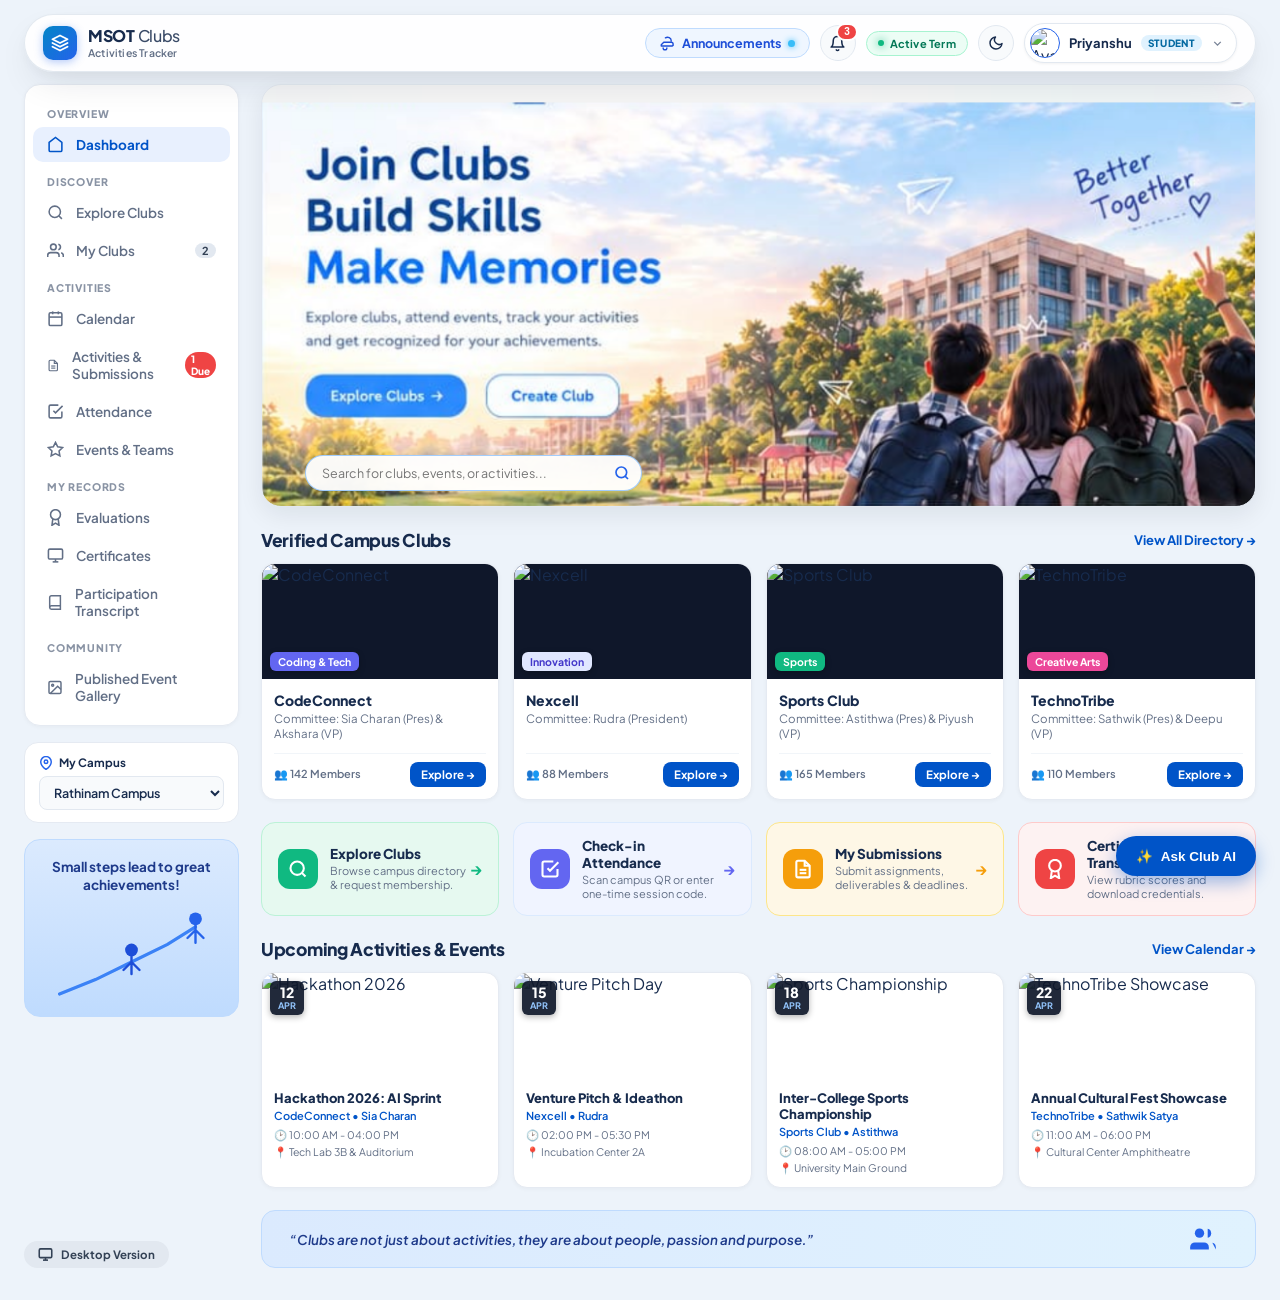
==== commit 6aa0d081: "feat: customize dashboard welcome hero banner with college graphic and interactive hotspots" ====
--- a/frontend/dashboard.html
+++ b/frontend/dashboard.html
@@ -655,102 +655,94 @@
 
     /* Hero Banner */
     .welcome-hero-banner {
-      background: var(--primary-gradient);
+      width: 100%;
+      aspect-ratio: 1024 / 435;
+      background: url('assets/welcome-hero-bg.png') no-repeat center center;
+      background-size: 100% 100%;
       border-radius: 20px;
-      color: #ffffff;
-      padding: 28px 36px;
       position: relative;
       overflow: hidden;
-      display: flex;
-      flex-direction: column;
-      gap: 18px;
-      box-shadow: 0 8px 24px rgba(9, 76, 181, 0.2);
-    }
-
-    .hero-campus-photo-backdrop {
+      box-shadow: 0 8px 24px rgba(15, 23, 42, 0.08);
+      border: 1px solid var(--border-soft);
+    }
+
+    .hero-campus-photo-backdrop,
+    .hero-welcome-badge,
+    .hero-main-title,
+    .hero-bullet-points,
+    .hero-handwritten-doodle {
+      display: none;
+    }
+
+    /* Hotspot buttons directly over the image action buttons */
+    .hero-hotspots-bar {
       position: absolute;
-      right: 0;
-      top: 0;
+      top: 66.5%;
+      left: 4.3%;
+      display: flex;
+      gap: 1.5%;
+      width: 35%;
+      height: 11%;
+      z-index: 5;
+    }
+
+    .hero-hotspot-link {
+      display: inline-block;
       height: 100%;
-      width: 60%;
-      background-image: url('assets/college-club-hero.jpg');
-      background-size: cover;
-      background-position: right center;
-      opacity: 0.95;
-      mask-image: linear-gradient(to right, transparent 0%, black 35%);
-      -webkit-mask-image: linear-gradient(to right, transparent 0%, black 35%);
-      pointer-events: none;
-    }
-
-    .hero-text-content {
-      position: relative;
-      z-index: 2;
-      max-width: 540px;
-    }
-
-    .hero-welcome-badge {
-      font-size: 13.5px;
-      color: #bae6fd;
-      font-weight: 600;
-    }
-
-    .hero-main-title {
-      font-size: 34px;
-      font-weight: 800;
-      letter-spacing: -0.6px;
-      line-height: 1.15;
-      margin: 4px 0 8px;
-    }
-
-    .hero-bullet-points {
-      font-size: 13px;
-      color: #dbeafe;
-      font-weight: 500;
-      display: flex;
-      gap: 12px;
-    }
-
-    .hero-handwritten-doodle {
+      border-radius: 999px;
+      cursor: pointer;
+      text-decoration: none;
+      transition: transform 0.15s ease, background 0.15s ease;
+    }
+    .hero-hotspot-link:hover {
+      transform: translateY(-2px);
+      background: rgba(255, 255, 255, 0.15);
+    }
+    .hero-hotspot-explore {
+      width: 52%;
+    }
+    .hero-hotspot-create {
+      width: 45%;
+    }
+
+    .hero-search-container {
       position: absolute;
-      right: 47%;
-      top: 24px;
-      font-family: 'Caveat', cursive;
-      font-size: 17px;
-      color: #ffffff;
-      text-align: right;
-      line-height: 1.25;
-      transform: rotate(-3deg);
-      pointer-events: none;
-      z-index: 2;
-    }
-
-    .hero-search-container {
-      position: relative;
-      max-width: 440px;
-      z-index: 2;
-      margin-top: 2px;
+      bottom: 3.5%;
+      left: 4.3%;
+      width: 34%;
+      max-width: 400px;
+      z-index: 3;
     }
 
     .hero-search-input {
       width: 100%;
-      padding: 12px 44px 12px 18px;
+      padding: 9px 38px 9px 16px;
       border-radius: 999px;
-      border: none;
-      font-size: 13px;
+      border: 1.5px solid rgba(147, 197, 253, 0.85);
+      background: rgba(255, 255, 255, 0.95);
+      backdrop-filter: blur(12px);
+      -webkit-backdrop-filter: blur(12px);
+      font-size: 12.5px;
       font-family: inherit;
       outline: none;
-      box-shadow: 0 4px 14px rgba(0, 0, 0, 0.16);
+      box-shadow: 0 4px 14px rgba(15, 23, 42, 0.12);
       color: #0f172a;
+      transition: all 0.2s ease;
+    }
+    .hero-search-input:focus {
+      border-color: #2563eb;
+      background: #ffffff;
+      box-shadow: 0 6px 20px rgba(37, 99, 235, 0.2);
     }
 
     .hero-search-icon-btn {
       position: absolute;
-      right: 14px;
+      right: 12px;
       top: 50%;
       transform: translateY(-50%);
       background: none;
       border: none;
-      color: #0f172a;
+      color: #2563eb;
       cursor: pointer;
       display: flex;
       align-items: center;
@@ -1881,28 +1873,22 @@
     <main class="dashboard-main-content">
 
       <!-- HERO BANNER -->
-      <section class="welcome-hero-banner">
-        <div class="hero-campus-photo-backdrop"></div>
-        <div class="hero-text-content">
-          <div class="hero-welcome-badge">Welcome to</div>
-          <h2 class="hero-main-title">MSOT Club Activities</h2>
-          <div class="hero-bullet-points">
-            <span>Join clubs</span> • <span>Build skills</span> • <span>Create memories</span>
-          </div>
-
-          <div class="hero-search-container">
-            <input type="text" id="heroSearchInput" class="hero-search-input" placeholder="Search for clubs, events, or activities..." oninput="handleSearch(this.value)" autocomplete="off" />
-            <button class="hero-search-clear-btn" id="searchClearBtn" onclick="clearSearch()" title="Clear search" style="display: none;">&times;</button>
-            <button class="hero-search-icon-btn" title="Search" onclick="document.getElementById('heroSearchInput').focus()">
-              <svg width="16" height="16" viewBox="0 0 24 24" fill="none" stroke="currentColor" stroke-width="2.5"><circle cx="11" cy="11" r="8"/><line x1="21" y1="21" x2="16.65" y2="16.65"/></svg>
-            </button>
-          </div>
-          <div id="searchFeedback" style="display:none; font-size:12px; color:rgba(255,255,255,0.9); margin-top:6px; font-weight:600;"></div>
-        </div>
-
-        <div class="hero-handwritten-doodle">
-          More Clubs<br>More Opportunities<br>A Better You &#9992;
-        </div>
+      <section class="welcome-hero-banner" role="banner" aria-label="MSOT Club Activities">
+        <!-- Interactive hotspots aligned with the image buttons -->
+        <div class="hero-hotspots-bar">
+          <a href="javascript:void(0)" class="hero-hotspot-link hero-hotspot-explore" onclick="openRegistryModal()" title="Explore Clubs"></a>
+          <a href="javascript:void(0)" class="hero-hotspot-link hero-hotspot-create" onclick="showToast('Club creation is managed by Campus Administrators in the Admin Portal.', 'info')" title="Create Club"></a>
+        </div>
+
+        <!-- Campus Search Bar -->
+        <div class="hero-search-container">
+          <input type="text" id="heroSearchInput" class="hero-search-input" placeholder="Search for clubs, events, or activities..." oninput="handleSearch(this.value)" autocomplete="off" />
+          <button class="hero-search-clear-btn" id="searchClearBtn" onclick="clearSearch()" title="Clear search" style="display: none;">&times;</button>
+          <button class="hero-search-icon-btn" title="Search" onclick="document.getElementById('heroSearchInput').focus()">
+            <svg width="16" height="16" viewBox="0 0 24 24" fill="none" stroke="currentColor" stroke-width="2.5"><circle cx="11" cy="11" r="8"/><line x1="21" y1="21" x2="16.65" y2="16.65"/></svg>
+          </button>
+        </div>
+        <div id="searchFeedback" style="display:none; font-size:12px; color:#1e3a8a; margin-top:6px; font-weight:700;"></div>
       </section>
 
       <!-- FEATURED CLUBS (4 VERIFIED SEED CLUBS) -->
